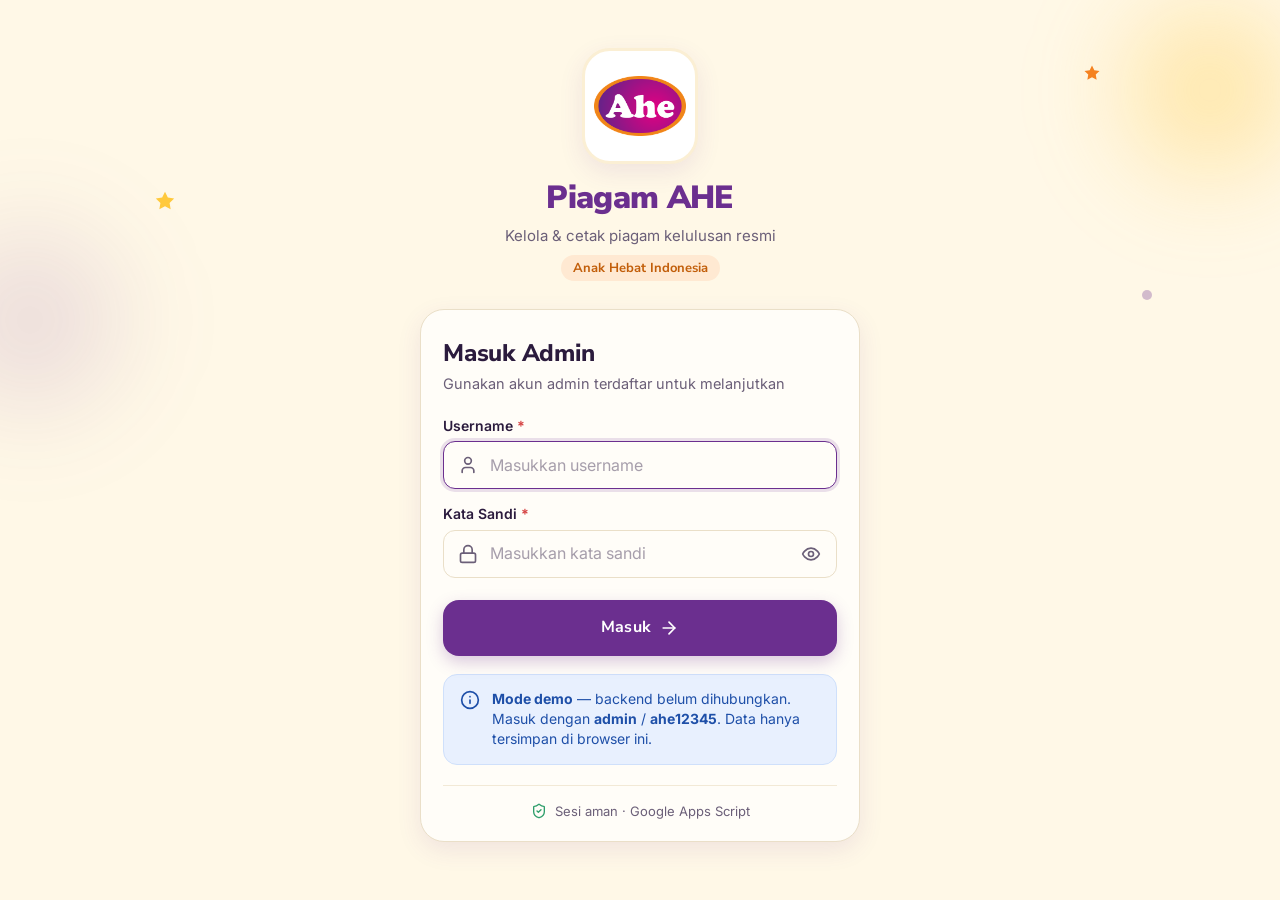
==== index.html @ cee84945 "Upload pertama Piagam AHE" ====
<!doctype html>
<html lang="id">
<head>
  <meta charset="utf-8">
  <meta name="viewport" content="width=device-width, initial-scale=1, viewport-fit=cover">
  <meta name="theme-color" content="#FFF8E7">
  <meta name="robots" content="noindex, nofollow">
  <meta name="description" content="Piagam AHE — kelola dan cetak piagam kelulusan Lembaga Pendidikan Anak Hebat Indonesia.">
  <title>Piagam AHE — Anak Hebat Indonesia</title>
  <link rel="icon" type="image/png" href="assets/favicon.png">
  <link rel="apple-touch-icon" href="assets/icon-192.png">
  <link rel="preconnect" href="https://fonts.googleapis.com">
  <link rel="preconnect" href="https://fonts.gstatic.com" crossorigin>
  <link rel="preconnect" href="https://script.google.com">
  <link rel="preconnect" href="https://script.googleusercontent.com">
  <link rel="dns-prefetch" href="https://cdnjs.cloudflare.com">
  <link rel="stylesheet" href="https://fonts.googleapis.com/css2?family=Inter:wght@400;500;600;700&family=Nunito+Sans:opsz,wght@6..12,600;6..12,700;6..12,800;6..12,900&display=swap">
  <link rel="stylesheet" href="css/style.css">
  <script>
    // Tampilkan kerangka aplikasi seketika jika sesi masih ada (tanpa kedip halaman login).
    try { var s = JSON.parse(localStorage.getItem('piagam_state_v1') || 'null'); if (s && s.token && Date.now() - (s.lastActive || 0) < 3600000) document.documentElement.classList.add('has-session'); } catch (e) {}
  </script>
</head>
<body>
<!-- ============ IKON (SVG sprite) ============ -->
<svg xmlns="http://www.w3.org/2000/svg" style="display:none">
  <defs>
    <symbol id="i-dashboard" viewBox="0 0 24 24"><rect width="7" height="9" x="3" y="3" rx="1"/><rect width="7" height="5" x="14" y="3" rx="1"/><rect width="7" height="9" x="14" y="12" rx="1"/><rect width="7" height="5" x="3" y="16" rx="1"/></symbol>
    <symbol id="i-home" viewBox="0 0 24 24"><path d="m3 9 9-7 9 7v11a2 2 0 0 1-2 2H5a2 2 0 0 1-2-2z"/><polyline points="9 22 9 12 15 12 15 22"/></symbol>
    <symbol id="i-plus" viewBox="0 0 24 24"><path d="M5 12h14"/><path d="M12 5v14"/></symbol>
    <symbol id="i-clock" viewBox="0 0 24 24"><circle cx="12" cy="12" r="10"/><polyline points="12 6 12 12 16 14"/></symbol>
    <symbol id="i-settings" viewBox="0 0 24 24"><path d="M12.22 2h-.44a2 2 0 0 0-2 2v.18a2 2 0 0 1-1 1.73l-.43.25a2 2 0 0 1-2 0l-.15-.08a2 2 0 0 0-2.73.73l-.22.38a2 2 0 0 0 .73 2.73l.15.1a2 2 0 0 1 1 1.72v.51a2 2 0 0 1-1 1.74l-.15.09a2 2 0 0 0-.73 2.73l.22.38a2 2 0 0 0 2.73.73l.15-.08a2 2 0 0 1 2 0l.43.25a2 2 0 0 1 1 1.73V20a2 2 0 0 0 2 2h.44a2 2 0 0 0 2-2v-.18a2 2 0 0 1 1-1.73l.43-.25a2 2 0 0 1 2 0l.15.08a2 2 0 0 0 2.73-.73l.22-.39a2 2 0 0 0-.73-2.73l-.15-.08a2 2 0 0 1-1-1.74v-.5a2 2 0 0 1 1-1.74l.15-.09a2 2 0 0 0 .73-2.73l-.22-.38a2 2 0 0 0-2.73-.73l-.15.08a2 2 0 0 1-2 0l-.43-.25a2 2 0 0 1-1-1.73V4a2 2 0 0 0-2-2z"/><circle cx="12" cy="12" r="3"/></symbol>
    <symbol id="i-book" viewBox="0 0 24 24"><path d="M2 3h6a4 4 0 0 1 4 4v14a3 3 0 0 0-3-3H2z"/><path d="M22 3h-6a4 4 0 0 0-4 4v14a3 3 0 0 1 3-3h7z"/></symbol>
    <symbol id="i-calc" viewBox="0 0 24 24"><rect width="16" height="20" x="4" y="2" rx="2"/><line x1="8" x2="16" y1="6" y2="6"/><line x1="16" x2="16" y1="14" y2="18"/><path d="M16 10h.01"/><path d="M12 10h.01"/><path d="M8 10h.01"/><path d="M12 14h.01"/><path d="M8 14h.01"/><path d="M12 18h.01"/><path d="M8 18h.01"/></symbol>
    <symbol id="i-eye" viewBox="0 0 24 24"><path d="M2 12s3-7 10-7 10 7 10 7-3 7-10 7-10-7-10-7Z"/><circle cx="12" cy="12" r="3"/></symbol>
    <symbol id="i-eye-off" viewBox="0 0 24 24"><path d="M9.88 9.88a3 3 0 1 0 4.24 4.24"/><path d="M10.73 5.08A10.43 10.43 0 0 1 12 5c7 0 10 7 10 7a13.16 13.16 0 0 1-1.67 2.68"/><path d="M6.61 6.61A13.526 13.526 0 0 0 2 12s3 7 10 7a9.74 9.74 0 0 0 5.39-1.61"/><line x1="2" x2="22" y1="2" y2="22"/></symbol>
    <symbol id="i-edit" viewBox="0 0 24 24"><path d="M12 3H5a2 2 0 0 0-2 2v14a2 2 0 0 0 2 2h14a2 2 0 0 0 2-2v-7"/><path d="M18.375 2.625a2.121 2.121 0 1 1 3 3L12 15l-4 1 1-4Z"/></symbol>
    <symbol id="i-download" viewBox="0 0 24 24"><path d="M21 15v4a2 2 0 0 1-2 2H5a2 2 0 0 1-2-2v-4"/><polyline points="7 10 12 15 17 10"/><line x1="12" x2="12" y1="15" y2="3"/></symbol>
    <symbol id="i-upload" viewBox="0 0 24 24"><path d="M21 15v4a2 2 0 0 1-2 2H5a2 2 0 0 1-2-2v-4"/><polyline points="17 8 12 3 7 8"/><line x1="12" x2="12" y1="3" y2="15"/></symbol>
    <symbol id="i-trash" viewBox="0 0 24 24"><path d="M3 6h18"/><path d="M19 6v14c0 1-1 2-2 2H7c-1 0-2-1-2-2V6"/><path d="M8 6V4c0-1 1-2 2-2h4c1 0 2 1 2 2v2"/></symbol>
    <symbol id="i-search" viewBox="0 0 24 24"><circle cx="11" cy="11" r="8"/><path d="m21 21-4.3-4.3"/></symbol>
    <symbol id="i-user" viewBox="0 0 24 24"><path d="M19 21v-2a4 4 0 0 0-4-4H9a4 4 0 0 0-4 4v2"/><circle cx="12" cy="7" r="4"/></symbol>
    <symbol id="i-lock" viewBox="0 0 24 24"><rect width="18" height="11" x="3" y="11" rx="2" ry="2"/><path d="M7 11V7a5 5 0 0 1 10 0v4"/></symbol>
    <symbol id="i-arrow-right" viewBox="0 0 24 24"><path d="M5 12h14"/><path d="m12 5 7 7-7 7"/></symbol>
    <symbol id="i-arrow-left" viewBox="0 0 24 24"><path d="m12 19-7-7 7-7"/><path d="M19 12H5"/></symbol>
    <symbol id="i-check" viewBox="0 0 24 24"><path d="M20 6 9 17l-5-5"/></symbol>
    <symbol id="i-alert" viewBox="0 0 24 24"><path d="m21.73 18-8-14a2 2 0 0 0-3.48 0l-8 14A2 2 0 0 0 4 21h16a2 2 0 0 0 1.73-3Z"/><path d="M12 9v4"/><path d="M12 17h.01"/></symbol>
    <symbol id="i-info" viewBox="0 0 24 24"><circle cx="12" cy="12" r="10"/><path d="M12 16v-4"/><path d="M12 8h.01"/></symbol>
    <symbol id="i-image" viewBox="0 0 24 24"><rect width="18" height="18" x="3" y="3" rx="2" ry="2"/><circle cx="9" cy="9" r="2"/><path d="m21 15-3.086-3.086a2 2 0 0 0-2.828 0L6 21"/></symbol>
    <symbol id="i-file" viewBox="0 0 24 24"><path d="M15 2H6a2 2 0 0 0-2 2v16a2 2 0 0 0 2 2h12a2 2 0 0 0 2-2V7Z"/><path d="M14 2v4a2 2 0 0 0 2 2h4"/><path d="M10 9H8"/><path d="M16 13H8"/><path d="M16 17H8"/></symbol>
    <symbol id="i-maximize" viewBox="0 0 24 24"><path d="M8 3H5a2 2 0 0 0-2 2v3"/><path d="M21 8V5a2 2 0 0 0-2-2h-3"/><path d="M3 16v3a2 2 0 0 0 2 2h3"/><path d="M16 21h3a2 2 0 0 0 2-2v-3"/></symbol>
    <symbol id="i-x" viewBox="0 0 24 24"><path d="M18 6 6 18"/><path d="m6 6 12 12"/></symbol>
    <symbol id="i-calendar" viewBox="0 0 24 24"><rect width="18" height="18" x="3" y="4" rx="2" ry="2"/><line x1="16" x2="16" y1="2" y2="6"/><line x1="8" x2="8" y1="2" y2="6"/><line x1="3" x2="21" y1="10" y2="10"/></symbol>
    <symbol id="i-logout" viewBox="0 0 24 24"><path d="M9 21H5a2 2 0 0 1-2-2V5a2 2 0 0 1 2-2h4"/><polyline points="16 17 21 12 16 7"/><line x1="21" x2="9" y1="12" y2="12"/></symbol>
    <symbol id="i-cloud-check" viewBox="0 0 24 24"><path d="m17 15-5.5 5.5L9 18"/><path d="M5 17.743A7 7 0 1 1 15.71 10h1.79a4.5 4.5 0 0 1 1.5 8.742"/></symbol>
    <symbol id="i-cloud-off" viewBox="0 0 24 24"><path d="m2 2 20 20"/><path d="M5.782 5.782A7 7 0 0 0 9 19h8.5a4.5 4.5 0 0 0 1.307-.193"/><path d="M21.532 16.5A4.5 4.5 0 0 0 17.5 10h-1.79A7.008 7.008 0 0 0 10 5.07"/></symbol>
    <symbol id="i-refresh" viewBox="0 0 24 24"><path d="M3 12a9 9 0 0 1 9-9 9.75 9.75 0 0 1 6.74 2.74L21 8"/><path d="M21 3v5h-5"/><path d="M21 12a9 9 0 0 1-9 9 9.75 9.75 0 0 1-6.74-2.74L3 16"/><path d="M8 16H3v5"/></symbol>
    <symbol id="i-chevron-down" viewBox="0 0 24 24"><path d="m6 9 6 6 6-6"/></symbol>
    <symbol id="i-zoom-in" viewBox="0 0 24 24"><circle cx="11" cy="11" r="8"/><line x1="21" x2="16.65" y1="21" y2="16.65"/><line x1="11" x2="11" y1="8" y2="14"/><line x1="8" x2="14" y1="11" y2="11"/></symbol>
    <symbol id="i-zoom-out" viewBox="0 0 24 24"><circle cx="11" cy="11" r="8"/><line x1="21" x2="16.65" y1="21" y2="16.65"/><line x1="8" x2="14" y1="11" y2="11"/></symbol>
    <symbol id="i-rotate" viewBox="0 0 24 24"><rect width="10" height="16" x="3" y="6" rx="2"/><path d="M14 4a7 7 0 0 1 7 7"/><path d="m18 11 3 0 0-3"/></symbol>
    <symbol id="i-bulb" viewBox="0 0 24 24"><path d="M15 14c.2-1 .7-1.7 1.5-2.5 1-.9 1.5-2.2 1.5-3.5A6 6 0 0 0 6 8c0 1 .2 2.2 1.5 3.5.7.7 1.3 1.5 1.5 2.5"/><path d="M9 18h6"/><path d="M10 22h4"/></symbol>
    <symbol id="i-trend-up" viewBox="0 0 24 24"><polyline points="22 7 13.5 15.5 8.5 10.5 2 17"/><polyline points="16 7 22 7 22 13"/></symbol>
    <symbol id="i-trend-down" viewBox="0 0 24 24"><polyline points="22 17 13.5 8.5 8.5 13.5 2 7"/><polyline points="16 17 22 17 22 11"/></symbol>
    <symbol id="i-shield" viewBox="0 0 24 24"><path d="M20 13c0 5-3.5 7.5-7.66 8.95a1 1 0 0 1-.67-.01C7.5 20.5 4 18 4 13V6a1 1 0 0 1 1-1c2 0 4.5-1.2 6.24-2.72a1.17 1.17 0 0 1 1.52 0C14.51 3.81 17 5 19 5a1 1 0 0 1 1 1z"/><path d="m9 12 2 2 4-4"/></symbol>
    <symbol id="i-folder" viewBox="0 0 24 24"><path d="M20 20a2 2 0 0 0 2-2V8a2 2 0 0 0-2-2h-7.9a2 2 0 0 1-1.69-.9L9.6 3.9A2 2 0 0 0 7.93 3H4a2 2 0 0 0-2 2v13a2 2 0 0 0 2 2Z"/></symbol>
    <symbol id="i-crosshair" viewBox="0 0 24 24"><circle cx="12" cy="12" r="10"/><line x1="22" x2="18" y1="12" y2="12"/><line x1="6" x2="2" y1="12" y2="12"/><line x1="12" x2="12" y1="6" y2="2"/><line x1="12" x2="12" y1="22" y2="18"/></symbol>
    <symbol id="i-star" viewBox="0 0 24 24"><polygon points="12 2 15.09 8.26 22 9.27 17 14.14 18.18 21.02 12 17.77 5.82 21.02 7 14.14 2 9.27 8.91 8.26 12 2"/></symbol>
    <symbol id="i-cap" viewBox="0 0 24 24"><path d="M21.42 10.922a1 1 0 0 0-.019-1.838L12.83 5.18a2 2 0 0 0-1.66 0L2.6 9.08a1 1 0 0 0 0 1.832l8.57 3.908a2 2 0 0 0 1.66 0z"/><path d="M22 10v6"/><path d="M6 12.5V16a6 3 0 0 0 12 0v-3.5"/></symbol>
    <symbol id="i-inbox" viewBox="0 0 24 24"><polyline points="22 12 16 12 14 15 10 15 8 12 2 12"/><path d="M5.45 5.11 2 12v6a2 2 0 0 0 2 2h16a2 2 0 0 0 2-2v-6l-3.45-6.89A2 2 0 0 0 16.76 4H7.24a2 2 0 0 0-1.79 1.11z"/></symbol>
    <symbol id="i-reset" viewBox="0 0 24 24"><path d="M3 12a9 9 0 1 0 9-9 9.75 9.75 0 0 0-6.74 2.74L3 8"/><path d="M3 3v5h5"/></symbol>
    <symbol id="i-pin" viewBox="0 0 24 24"><path d="M20 10c0 4.993-5.539 10.193-7.399 11.799a1 1 0 0 1-1.202 0C9.539 20.193 4 14.993 4 10a8 8 0 0 1 16 0"/><circle cx="12" cy="10" r="3"/></symbol>
  </defs>
</svg>

<!-- =================== HALAMAN LOGIN =================== -->
<section id="view-login" class="view-login" aria-label="Masuk">
  <div class="login-deco" aria-hidden="true">
    <span class="blob blob-y"></span><span class="blob blob-p"></span>
    <svg class="deco-star s1"><use href="#i-star"/></svg>
    <svg class="deco-star s2"><use href="#i-star"/></svg>
    <span class="deco-dot"></span>
  </div>
  <div class="login-wrap">
    <div class="login-hero">
      <div class="app-logo"><img src="assets/logo-ahe.png" alt="Logo Ahe" width="96" height="63"></div>
      <h1 class="login-title">Piagam AHE</h1>
      <p class="login-sub">Kelola &amp; cetak piagam kelulusan resmi</p>
      <span class="pill pill-orange">Anak Hebat Indonesia</span>
    </div>
    <form id="form-login" class="card login-card" novalidate autocomplete="on">
      <h2 class="h-card">Masuk Admin</h2>
      <p class="muted">Gunakan akun admin terdaftar untuk melanjutkan</p>
      <label class="field">
        <span class="label">Username <b class="req">*</b></span>
        <span class="input-wrap has-icon">
          <svg class="ic in-icon"><use href="#i-user"/></svg>
          <input class="input" name="username" id="login-username" autocomplete="username" autocapitalize="none" spellcheck="false" required placeholder="Masukkan username">
        </span>
      </label>
      <label class="field">
        <span class="label">Kata Sandi <b class="req">*</b></span>
        <span class="input-wrap has-icon has-action">
          <svg class="ic in-icon"><use href="#i-lock"/></svg>
          <input class="input" type="password" name="password" id="login-password" autocomplete="current-password" required placeholder="Masukkan kata sandi">
          <button type="button" class="in-action" data-toggle-pass aria-label="Tampilkan kata sandi"><svg class="ic"><use href="#i-eye"/></svg></button>
        </span>
      </label>
      <button class="btn btn-primary btn-lg btn-block" type="submit" id="btn-login">
        <span class="btn-label">Masuk</span><svg class="ic"><use href="#i-arrow-right"/></svg>
      </button>
      <div id="login-error" class="alert alert-error" role="alert" hidden>
        <svg class="ic"><use href="#i-alert"/></svg><span></span>
      </div>
      <div id="login-demo" class="alert alert-info" hidden>
        <svg class="ic"><use href="#i-info"/></svg>
        <span><b>Mode demo</b> — backend belum dihubungkan. Masuk dengan <b>admin</b> / <b>ahe12345</b>. Data hanya tersimpan di browser ini.</span>
      </div>
      <div class="login-foot"><svg class="ic"><use href="#i-shield"/></svg> Sesi aman · Google Apps Script</div>
    </form>
  </div>
</section>

<!-- =================== APLIKASI =================== -->
<div id="view-app" class="app" data-accent="ahe">
  <!-- Sidebar (tablet & desktop) -->
  <aside class="sidebar" aria-label="Navigasi utama">
    <a class="brand" href="#/dashboard">
      <span class="brand-logo"><img src="assets/logo-ahe.png" alt="" width="44" height="29"></span>
      <span><b class="brand-name">Piagam AHE</b><small>Anak Hebat Indonesia</small></span>
    </a>
    <nav class="side-nav">
      <a href="#/dashboard" data-nav="dashboard"><svg class="ic"><use href="#i-dashboard"/></svg>Dashboard</a>
      <a href="#/buat" data-nav="buat"><svg class="ic"><use href="#i-plus"/></svg>Buat Piagam</a>
      <a href="#/riwayat" data-nav="riwayat"><svg class="ic"><use href="#i-clock"/></svg>Riwayat Piagam</a>
      <a href="#/pengaturan" data-nav="pengaturan"><svg class="ic"><use href="#i-settings"/></svg>Pengaturan Sistem</a>
    </nav>
    <div class="side-user">
      <div class="side-user-row">
        <span class="avatar" data-avatar>AD</span>
        <span class="side-user-meta"><b data-username>admin</b><small class="online" data-online>Online</small></span>
      </div>
      <button class="btn btn-danger-ghost btn-block btn-sm" data-logout><svg class="ic"><use href="#i-logout"/></svg>Keluar</button>
    </div>
  </aside>

  <div class="main">
    <header class="topbar">
      <a class="topbar-back" href="#/riwayat" id="topbar-back" hidden><svg class="ic"><use href="#i-arrow-left"/></svg><span>Kembali</span></a>
      <a class="topbar-brand" href="#/dashboard" id="topbar-brand">
        <span class="brand-logo sm"><img src="assets/logo-ahe.png" alt="" width="36" height="24"></span>
        <span><b class="brand-name">Piagam AHE</b><small>Anak Hebat Indonesia</small></span>
      </a>
      <h1 class="topbar-title" id="topbar-title">Dashboard</h1>
      <div class="topbar-right">
        <button class="sync-pill" id="sync-pill" type="button" title="Status sinkronisasi">
          <svg class="ic"><use href="#i-cloud-check"/></svg><span>Tersimpan</span>
        </button>
        <a class="avatar avatar-btn" href="#/pengaturan" data-avatar aria-label="Akun admin">AD</a>
      </div>
    </header>

    <div class="demo-banner" id="demo-banner" hidden>
      <svg class="ic"><use href="#i-info"/></svg>
      <span><b>Mode demo</b> · data hanya di browser ini. Isi <code>GAS_URL</code> di <code>js/config.js</code> untuk menghubungkan Google Sheets.</span>
    </div>

    <main id="pages">
      <!-- ============ DASHBOARD ============ -->
      <section class="page page-dashboard" data-page="dashboard">
        <div class="alert alert-warn" id="warn-default-pass" hidden>
          <svg class="ic"><use href="#i-alert"/></svg>
          <span>Anda masih memakai kata sandi bawaan. <a href="#/pengaturan" class="link">Ganti sekarang</a> agar akun tetap aman.</span>
        </div>
        <div class="dash-grid">
          <div class="dash-main">
            <div class="hero">
              <span class="hero-pill" id="hero-unit">ANAK HEBAT INDONESIA</span>
              <h2 class="hero-title">Halo, <span id="hero-name">Admin</span>! <span class="wave" aria-hidden="true">👋</span></h2>
              <p class="hero-sub">Siap mencetak dan mendata piagam kelulusan siswa hari ini?</p>
              <svg class="hero-star" aria-hidden="true"><use href="#i-star"/></svg>
            </div>
            <div class="quick">
              <a class="btn btn-primary btn-lg" href="#/buat/ahe"><svg class="ic"><use href="#i-plus"/></svg>Buat Piagam Ahe</a>
              <a class="btn btn-orange btn-lg" href="#/buat/ala"><svg class="ic"><use href="#i-plus"/></svg>Buat Piagam Ala</a>
            </div>
            <div class="stats">
              <a class="card stat" href="#/riwayat/ahe">
                <div class="stat-head"><span>Piagam Ahe</span><span class="stat-ic ic-ahe"><svg class="ic"><use href="#i-book"/></svg></span></div>
                <b class="stat-num c-ahe" id="stat-ahe">0</b><small>Les Baca AHE</small>
              </a>
              <a class="card stat" href="#/riwayat/ala">
                <div class="stat-head"><span>Piagam Ala</span><span class="stat-ic ic-ala"><svg class="ic"><use href="#i-calc"/></svg></span></div>
                <b class="stat-num c-ala" id="stat-ala">0</b><small>Hitung "Ala Sekolah"</small>
              </a>
              <div class="card stat stat-wide">
                <div>
                  <span class="stat-label" id="stat-month-label">Piagam Bulan Ini</span>
                  <div class="stat-row"><b class="stat-num c-text" id="stat-month">0</b><small>lembar diterbitkan</small></div>
                </div>
                <span class="trend" id="stat-trend" hidden></span>
              </div>
            </div>
            <div class="card chart-card">
              <div class="chart-head">
                <h3 class="h-card">Piagam per Bulan <small>(12 Bulan)</small></h3>
                <div class="legend"><span><i class="sw sw-ahe"></i>Ahe</span><span><i class="sw sw-ala"></i>Ala</span></div>
              </div>
              <div id="chart" class="chart" role="img" aria-label="Grafik jumlah piagam per bulan"></div>
              <div id="chart-tip" class="chart-tip" hidden></div>
              <table class="sr-only" id="chart-table"></table>
            </div>
          </div>
          <div class="dash-side">
            <div class="section-head">
              <h3 class="h-sec">Piagam Terbaru</h3>
              <a href="#/riwayat" class="link">Lihat Semua <svg class="ic"><use href="#i-arrow-right"/></svg></a>
            </div>
            <div id="recent-list" class="list"></div>
          </div>
        </div>
      </section>

      <!-- ============ BUAT / EDIT PIAGAM ============ -->
      <section class="page page-buat" data-page="buat" data-accent="ahe">
        <div class="seg" id="seg-jenis" role="tablist" aria-label="Jenis piagam">
          <button type="button" class="seg-btn" role="tab" data-jenis="ahe"><svg class="ic"><use href="#i-book"/></svg><span>Piagam Ahe <em>(Baca)</em></span></button>
          <button type="button" class="seg-btn" role="tab" data-jenis="ala"><svg class="ic"><use href="#i-calc"/></svg><span>Piagam Ala <em>(Hitung)</em></span></button>
        </div>

        <div class="buat-grid">
          <form id="form-piagam" class="card form-card" data-jenis="ahe" novalidate autocomplete="off">
            <div class="form-head">
              <div>
                <h2 class="form-title" id="form-title">Formulir Piagam Ahe</h2>
                <p class="muted" id="form-sub">Mencetak piagam kemahiran membaca</p>
              </div>
              <span class="req-note">* wajib diisi</span>
            </div>
            <div class="chip chip-soft" id="draft-note" hidden><svg class="ic"><use href="#i-refresh"/></svg>Draf sebelumnya dipulihkan</div>

            <div class="field" data-field="nomor">
              <div class="label-row"><label class="label" for="f-nomor">Nomor Piagam</label><span class="badge badge-accent">Otomatis Template</span></div>
              <input class="input" id="f-nomor" name="nomor" maxlength="120" placeholder="contoh: 045/AHE-SGT/IX/2026" inputmode="text">
              <small class="hint" id="hint-nomor">Terisi otomatis dari template terakhir, tetap bisa diedit manual.</small>
            </div>

            <div class="field" data-field="nama">
              <label class="label" for="f-nama">Nama Lengkap Santri / Siswa <b class="req">*</b></label>
              <input class="input input-strong" id="f-nama" name="nama" maxlength="150" placeholder="Nama sesuai data siswa" autocapitalize="words" required>
              <small class="field-error"></small>
            </div>

            <div class="field" data-field="ttl" data-show="ahe">
              <label class="label" for="f-ttl">Tempat, Tanggal Lahir <b class="req">*</b></label>
              <input class="input" id="f-ttl" name="ttl" maxlength="150" placeholder="contoh: Sangatta, 12 Mei 2018" autocapitalize="words">
              <small class="field-error"></small>
            </div>

            <div class="field" data-field="kelompok" data-show="ala">
              <span class="label" id="lbl-kelompok">Kelompok / Tingkat Kemahiran <b class="req">*</b></span>
              <div class="dropdown" id="dd-kelompok">
                <button type="button" class="input dd-toggle" aria-haspopup="listbox" aria-expanded="false" aria-labelledby="lbl-kelompok">
                  <i class="dd-dot"></i><span class="dd-value">Pilih kelompok…</span><svg class="ic dd-chev"><use href="#i-chevron-down"/></svg>
                </button>
                <ul class="dd-menu" role="listbox" hidden>
                  <li role="option" tabindex="-1" data-value="Pertambahan &amp; Pengurangan"><span class="dd-check"><svg class="ic"><use href="#i-check"/></svg></span><span class="dd-label">Pertambahan &amp; Pengurangan<small class="dd-tag">Tingkat Dasar</small></span></li>
                  <li role="option" tabindex="-1" data-value="Perkalian &amp; Pembagian"><span class="dd-check"><svg class="ic"><use href="#i-check"/></svg></span><span class="dd-label">Perkalian &amp; Pembagian<small class="dd-tag">Tingkat Lanjutan</small></span></li>
                </ul>
              </div>
              <input type="hidden" name="kelompok" id="f-kelompok">
              <small class="field-error"></small>
            </div>

            <div class="field-row">
              <div class="field" data-field="unit" data-show="ahe">
                <label class="label" for="f-unit">Nama Unit Pembelajaran</label>
                <input class="input" id="f-unit" name="unit" maxlength="150" placeholder="contoh: Unit Sangatta Utara" autocapitalize="words" list="dl-unit">
              </div>
              <div class="field" data-field="desa" data-show="ala">
                <label class="label" for="f-desa">Desa / Kelurahan</label>
                <input class="input" id="f-desa" name="desa" maxlength="150" placeholder="contoh: Teluk Lingga" autocapitalize="words" list="dl-desa">
              </div>
              <div class="field" data-field="tglLulus">
                <label class="label" for="f-tgl">Tanggal Kelulusan</label>
                <span class="input-wrap date-wrap">
                  <input class="input" type="date" id="f-tgl" name="tglLulus">
                  <svg class="ic date-ic"><use href="#i-calendar"/></svg>
                </span>
              </div>
            </div>

            <div class="field" data-field="kepala">
              <div class="label-row"><label class="label" for="f-kepala">Nama Kepala Unit</label><span class="badge badge-accent">Otomatis Template</span></div>
              <input class="input" id="f-kepala" name="kepala" maxlength="150" placeholder="contoh: Hj. Sri Wahyuni, S.Pd." list="dl-kepala">
            </div>

            <datalist id="dl-unit"></datalist><datalist id="dl-desa"></datalist><datalist id="dl-kepala"></datalist>

            <div class="form-actions" id="form-actions">
              <button type="button" class="btn btn-ghost" id="btn-reset"><svg class="ic"><use href="#i-reset"/></svg><span>Reset</span></button>
              <button type="button" class="btn btn-outline desk-only" id="btn-save-pdf"><svg class="ic"><use href="#i-download"/></svg><span>Simpan &amp; Unduh PDF</span></button>
              <button type="submit" class="btn btn-accent btn-grow" id="btn-save"><svg class="ic"><use href="#i-eye"/></svg><span id="btn-save-label">Pratinjau &amp; Simpan</span></button>
            </div>
          </form>

          <aside class="card preview-card live-preview" aria-label="Pratinjau langsung">
            <div class="pc-head">
              <span class="live-dot"></span>
              <b>Pratinjau Langsung</b>
              <small class="muted" id="live-note">Rasio cetak lanskap A4</small>
              <button type="button" class="icon-btn" id="btn-live-full" aria-label="Layar penuh"><svg class="ic"><use href="#i-maximize"/></svg></button>
            </div>
            <div class="canvas-wrap"><canvas id="live-canvas" width="1491" height="1054"></canvas></div>
            <div class="pc-foot">
              <span class="tpl-status" id="live-tpl"></span>
              <span class="muted" id="live-res"></span>
            </div>
          </aside>
        </div>
      </section>

      <!-- ============ HASIL PIAGAM ============ -->
      <section class="page page-hasil" data-page="hasil" data-accent="ahe">
        <div class="hasil-grid">
          <div class="hasil-left">
            <div class="alert alert-success" id="hasil-banner" hidden>
              <span class="ok-dot"><svg class="ic"><use href="#i-check"/></svg></span>
              <span><b>Piagam berhasil disimpan ke riwayat!</b><small id="hasil-sync">Menyinkronkan ke Google Sheets…</small></span>
            </div>
            <div class="card preview-card">
              <div class="pc-head">
                <span class="eyebrow" id="hasil-eyebrow">PRATINJAU ASLI AHE</span>
                <button type="button" class="chip-btn" id="btn-fullscreen"><svg class="ic"><use href="#i-maximize"/></svg>Layar Penuh</button>
              </div>
              <div class="canvas-wrap" id="hasil-wrap"><canvas id="hasil-canvas" width="1491" height="1054"></canvas></div>
            </div>
            <p class="rotate-hint"><svg class="ic"><use href="#i-rotate"/></svg> Putar HP ke mode lanskap untuk pratinjau lebih besar</p>
          </div>
          <div class="hasil-right">
            <div class="card detail-card" id="hasil-detail"></div>
            <div class="hasil-actions">
              <button type="button" class="btn btn-accent btn-lg btn-block" id="btn-pdf"><svg class="ic"><use href="#i-download"/></svg><span>Unduh PDF (Kualitas Cetak A4)</span></button>
              <button type="button" class="btn btn-ghost btn-lg btn-block btn-accent-text" id="btn-jpg"><svg class="ic"><use href="#i-image"/></svg><span>Unduh Gambar JPG</span></button>
              <div class="link-row">
                <a class="btn-link" id="btn-edit" href="#"><svg class="ic"><use href="#i-edit"/></svg>Edit Data Piagam Ini</a>
                <a class="btn-link" id="btn-new" href="#/buat/ahe"><svg class="ic"><use href="#i-plus"/></svg>Buat Piagam Baru</a>
              </div>
            </div>
            <div class="tip" id="tip-ios" hidden>
              <svg class="ic"><use href="#i-bulb"/></svg>
              <span><b>Petunjuk iPhone / Safari:</b> Setelah file terbuka, tekan tombol <b>Bagikan (Share)</b> → pilih <b>Simpan ke Berkas / Simpan Gambar</b>.</span>
            </div>
          </div>
        </div>
      </section>

      <!-- ============ RIWAYAT ============ -->
      <section class="page page-riwayat" data-page="riwayat">
        <div class="riwayat-tools">
          <label class="search">
            <svg class="ic"><use href="#i-search"/></svg>
            <input type="search" id="search" placeholder="Cari nama, nomor, atau unit…" autocomplete="off" enterkeyhint="search">
            <button type="button" class="in-action" id="search-clear" aria-label="Hapus pencarian" hidden><svg class="ic"><use href="#i-x"/></svg></button>
          </label>
          <div class="seg seg-tabs" id="seg-riwayat" role="tablist">
            <button type="button" class="seg-btn" data-tab="ahe" role="tab">Piagam Ahe <span class="count" id="count-ahe">0</span></button>
            <button type="button" class="seg-btn" data-tab="ala" role="tab">Piagam Ala <span class="count" id="count-ala">0</span></button>
          </div>
        </div>
        <p class="result-note muted" id="result-note" hidden></p>
        <div id="riwayat-list" class="list"></div>
        <button type="button" class="btn btn-ghost btn-block" id="btn-more" hidden>Tampilkan lebih banyak</button>
      </section>

      <!-- ============ PENGATURAN ============ -->
      <section class="page page-pengaturan" data-page="pengaturan">
        <div class="settings-grid">
          <form class="card set-card" id="form-akun" novalidate autocomplete="off">
            <div class="set-head"><span class="set-ic ic-ahe"><svg class="ic"><use href="#i-user"/></svg></span><div><h3 class="h-card">Akun Admin</h3><small class="muted">Ganti username &amp; kata sandi</small></div></div>
            <label class="field"><span class="label">Username Admin</span><input class="input" name="newUsername" id="akun-username" autocomplete="username" autocapitalize="none" spellcheck="false" maxlength="40"></label>
            <label class="field"><span class="label">Kata Sandi Lama <b class="req">*</b></span>
              <span class="input-wrap has-action"><input class="input" type="password" name="oldPassword" autocomplete="current-password" placeholder="Wajib untuk menyimpan perubahan"><button type="button" class="in-action" data-toggle-pass aria-label="Tampilkan"><svg class="ic"><use href="#i-eye"/></svg></button></span></label>
            <label class="field"><span class="label-row"><span class="label">Kata Sandi Baru</span><small class="muted">Min. 8 karakter</small></span>
              <span class="input-wrap has-action"><input class="input" type="password" name="newPassword" autocomplete="new-password" placeholder="Kosongkan jika tidak diganti"><button type="button" class="in-action" data-toggle-pass aria-label="Tampilkan"><svg class="ic"><use href="#i-eye"/></svg></button></span></label>
            <label class="field"><span class="label">Ulangi Kata Sandi Baru</span>
              <input class="input" type="password" name="newPassword2" autocomplete="new-password" placeholder="Ketik ulang sandi baru"></label>
            <div class="alert alert-error" id="akun-error" hidden><svg class="ic"><use href="#i-alert"/></svg><span></span></div>
            <button type="submit" class="btn btn-primary btn-block" id="btn-akun"><span class="btn-label">Simpan Perubahan Akun</span></button>
          </form>

          <div class="card set-card">
            <div class="set-head"><span class="set-ic ic-ala"><svg class="ic"><use href="#i-edit"/></svg></span><div><h3 class="h-card">Template Isian Otomatis</h3><small class="muted">Nilai bawaan saat membuka formulir baru</small></div></div>
            <div class="tpl-box" data-tpl="ahe">
              <div class="tpl-box-head"><b class="c-ahe">1. Nilai Bawaan Piagam Ahe</b><span class="badge badge-ahe">AHE</span></div>
              <label class="field"><span class="label sm">Nomor Template (piagam berikutnya)</span><input class="input input-sm" name="nomor" maxlength="120"></label>
              <label class="field"><span class="label sm">Nama Kepala Unit</span><input class="input input-sm" name="kepala" maxlength="150"></label>
              <div class="tpl-actions"><button type="button" class="btn-text" data-tpl-clear>Kosongkan</button><button type="button" class="btn btn-primary btn-sm" data-tpl-save>Simpan</button></div>
            </div>
            <div class="tpl-box" data-tpl="ala">
              <div class="tpl-box-head"><b class="c-ala">2. Nilai Bawaan Piagam Ala</b><span class="badge badge-ala">ALA</span></div>
              <label class="field"><span class="label sm">Nomor Template (piagam berikutnya)</span><input class="input input-sm" name="nomor" maxlength="120"></label>
              <label class="field"><span class="label sm">Nama Kepala Unit</span><input class="input input-sm" name="kepala" maxlength="150"></label>
              <div class="tpl-actions"><button type="button" class="btn-text" data-tpl-clear>Kosongkan</button><button type="button" class="btn btn-orange btn-sm" data-tpl-save>Simpan</button></div>
            </div>
            <label class="switch-row">
              <span><b>Naikkan nomor urut otomatis</b><small class="muted">Setelah piagam disimpan, 045/… menjadi 046/… untuk piagam berikutnya.</small></span>
              <input type="checkbox" class="switch" id="sw-auto-nomor">
            </label>
          </div>

          <div class="card set-card">
            <div class="set-head"><span class="set-ic ic-yellow"><svg class="ic"><use href="#i-folder"/></svg></span><div><h3 class="h-card">File Template Piagam</h3><small class="muted">Gambar dari folder Drive "Piagam AHE/Template"</small></div><span class="pill" id="tpl-drive-status"></span></div>
            <div class="file-row" data-file="ahe">
              <span class="file-thumb thumb-ahe">AHE</span>
              <span class="file-meta"><b data-fname>—</b><small class="muted" data-fdesc>—</small></span>
              <button type="button" class="btn-text c-ahe" data-upload="ahe">Ganti</button>
            </div>
            <div class="file-row" data-file="ala">
              <span class="file-thumb thumb-ala">ALA</span>
              <span class="file-meta"><b data-fname>—</b><small class="muted" data-fdesc>—</small></span>
              <button type="button" class="btn-text c-ala" data-upload="ala">Ganti</button>
            </div>
            <small class="muted note">Format JPG/PNG, lanskap, ± 1500 px (maks. 8 MB). File lama tidak dihapus — hanya diberi nama "_lama".</small>
          </div>

          <div class="card set-card card-kalibrasi">
            <div class="set-head"><span class="set-ic ic-ahe"><svg class="ic"><use href="#i-crosshair"/></svg></span><div><h3 class="h-card">Kalibrasi Posisi Teks</h3><small class="muted">Geser posisi isian agar pas dengan garis pada template</small></div></div>
            <div class="seg seg-sm" id="seg-kal">
              <button type="button" class="seg-btn" data-jenis="ahe">Piagam Ahe</button>
              <button type="button" class="seg-btn" data-jenis="ala">Piagam Ala</button>
            </div>
            <div class="canvas-wrap kal-canvas"><canvas id="kal-canvas" width="1491" height="1054"></canvas></div>
            <label class="check-row"><input type="checkbox" id="kal-markers" checked> Tampilkan titik acuan &amp; batas lebar</label>
            <div id="kal-fields" class="kal-fields"></div>
            <div class="kal-actions">
              <button type="button" class="btn btn-ghost btn-sm" id="kal-reset"><svg class="ic"><use href="#i-reset"/></svg>Kembalikan Bawaan</button>
              <button type="button" class="btn btn-primary btn-sm" id="kal-save"><svg class="ic"><use href="#i-check"/></svg>Simpan Posisi</button>
            </div>
          </div>

          <div class="set-foot">
            <button type="button" class="btn btn-danger-ghost btn-block" data-logout><svg class="ic"><use href="#i-logout"/></svg>Keluar dari Sesi Admin</button>
            <p class="muted app-ver" id="app-ver"></p>
          </div>
        </div>
      </section>
    </main>
  </div>

  <!-- Navigasi bawah (HP) -->
  <nav class="bottom-nav" aria-label="Navigasi">
    <a href="#/dashboard" data-nav="dashboard"><svg class="ic"><use href="#i-dashboard"/></svg><span>Dashboard</span></a>
    <a href="#/buat" data-nav="buat"><svg class="ic"><use href="#i-plus"/></svg><span>Buat</span></a>
    <a href="#/riwayat" data-nav="riwayat"><svg class="ic"><use href="#i-clock"/></svg><span>Riwayat</span></a>
    <a href="#/pengaturan" data-nav="pengaturan"><svg class="ic"><use href="#i-settings"/></svg><span>Pengaturan</span></a>
  </nav>
</div>

<!-- Pratinjau layar penuh -->
<div class="viewer" id="viewer" hidden role="dialog" aria-modal="true" aria-label="Pratinjau layar penuh">
  <div class="viewer-bar">
    <b id="viewer-title">Pratinjau</b>
    <span class="viewer-tools">
      <button type="button" class="icon-btn dark" data-zoom="-1" aria-label="Perkecil"><svg class="ic"><use href="#i-zoom-out"/></svg></button>
      <button type="button" class="icon-btn dark" data-zoom="0" aria-label="Ukuran awal"><svg class="ic"><use href="#i-reset"/></svg></button>
      <button type="button" class="icon-btn dark" data-zoom="1" aria-label="Perbesar"><svg class="ic"><use href="#i-zoom-in"/></svg></button>
      <button type="button" class="icon-btn dark" id="viewer-close" aria-label="Tutup"><svg class="ic"><use href="#i-x"/></svg></button>
    </span>
  </div>
  <div class="viewer-stage" id="viewer-stage"><canvas id="viewer-canvas"></canvas></div>
  <p class="viewer-hint">Cubit untuk memperbesar · ketuk dua kali untuk zoom · seret untuk menggeser</p>
</div>

<div id="overlay-root"></div>
<div id="toast-root" class="toast-root" aria-live="polite"></div>
<input type="file" id="file-template" accept="image/jpeg,image/png" hidden>

<script src="js/config.js"></script>
<script src="js/core.js"></script>
<script src="js/api.js"></script>
<script src="js/certificate.js"></script>
<script src="js/app.js"></script>
</body>
</html>
---- css/style.css ----
/* =====================================================================
   PIAGAM AHE — Stylesheet
   Design system: Warm Cream + AHE Purple + ALA Orange (DESIGN.md)
   Mobile-first · sidebar ≥ 768px · pratinjau berdampingan ≥ 1100px
   ===================================================================== */
:root {
  --bg: #FFF8E7;
  --surface: #FFFDF8;
  --surface-2: #FBF3E2;
  --line: #EADFC8;
  --line-soft: #F2E9D6;
  --text: #2B1B3D;
  --muted: #6B5F78;
  --purple: #6B2F8F;
  --purple-d: #4E1F6B;
  --purple-50: #F1E4F8;
  --orange: #F58220;
  --orange-d: #C25E0A;
  --orange-50: #FFE9D2;
  --yellow: #FFC93C;
  --yellow-50: #FFF3CF;
  --success: #2E9E6B;
  --success-50: #E3F6EC;
  --error: #D64545;
  --error-50: #FDE7E7;
  --warn: #E8A317;
  --warn-50: #FFF4DA;
  --info: #3B82F6;
  --info-50: #E8F0FE;

  --accent: var(--purple);
  --accent-d: var(--purple-d);
  --accent-50: var(--purple-50);
  --accent-text: var(--purple);

  --sh1: 0 4px 16px rgba(107, 47, 143, .06);
  --sh2: 0 8px 24px rgba(107, 47, 143, .10);
  --sh3: 0 16px 36px rgba(78, 31, 107, .14);
  --r-card: 16px;
  --r-input: 12px;
  --font-head: 'Nunito Sans', system-ui, -apple-system, 'Segoe UI', sans-serif;
  --font-body: 'Inter', system-ui, -apple-system, 'Segoe UI', sans-serif;
  --nav-h: 64px;
  --safe-b: env(safe-area-inset-bottom, 0px);
  --side-w: 248px;
}
[data-accent="ala"] {
  --accent: var(--orange);
  --accent-d: var(--orange-d);
  --accent-50: var(--orange-50);
  --accent-text: var(--orange-d);
}

*, *::before, *::after { box-sizing: border-box; }
html { -webkit-text-size-adjust: 100%; text-size-adjust: 100%; }
body {
  margin: 0; min-height: 100vh; min-height: 100dvh;
  background: var(--bg); color: var(--text);
  font: 400 15px/1.5 var(--font-body);
  -webkit-font-smoothing: antialiased; -webkit-tap-highlight-color: transparent;
  overflow-x: hidden;
}
img, svg, canvas { display: block; max-width: 100%; }
a { color: inherit; text-decoration: none; }
button, input, select, textarea { font: inherit; color: inherit; }
button { cursor: pointer; background: none; border: 0; padding: 0; }
h1, h2, h3, h4 { margin: 0; font-family: var(--font-head); letter-spacing: -.01em; }
p { margin: 0; }
[hidden] { display: none !important; }
.sr-only { position: absolute !important; width: 1px; height: 1px; overflow: hidden; clip: rect(0 0 0 0); white-space: nowrap; }
.ic { width: 20px; height: 20px; flex: none; fill: none; stroke: currentColor; stroke-width: 2; stroke-linecap: round; stroke-linejoin: round; }
.muted { color: var(--muted); }
.c-ahe { color: var(--purple) !important; }
.c-ala { color: var(--orange-d) !important; }
.c-text { color: var(--text) !important; }
code { font-size: .9em; background: rgba(107, 47, 143, .08); padding: 1px 5px; border-radius: 6px; }
:focus-visible { outline: 3px solid rgba(107, 47, 143, .35); outline-offset: 2px; }

/* ---------------- Tombol ---------------- */
.btn {
  display: inline-flex; align-items: center; justify-content: center; gap: 8px;
  min-height: 48px; padding: 0 18px; border-radius: 14px;
  font: 700 15px/1.2 var(--font-head); letter-spacing: .005em;
  border: 1.5px solid transparent; transition: background .15s, box-shadow .15s, transform .08s, color .15s;
  user-select: none; white-space: nowrap; touch-action: manipulation;
}
.btn:active { transform: scale(.98); }
.btn[disabled] { opacity: .6; pointer-events: none; }
.btn-lg { min-height: 56px; font-size: 16px; border-radius: 16px; }
.btn-sm { min-height: 40px; padding: 0 14px; font-size: 14px; border-radius: 12px; }
.btn-block { width: 100%; }
.btn-primary { background: var(--purple); color: #fff; box-shadow: 0 6px 16px rgba(107, 47, 143, .25); }
.btn-primary:hover { background: var(--purple-d); }
.btn-orange { background: var(--orange); color: #fff; box-shadow: 0 6px 16px rgba(245, 130, 32, .28); }
.btn-orange:hover { background: #E07212; }
.btn-accent { background: var(--accent); color: #fff; box-shadow: 0 6px 16px color-mix(in srgb, var(--accent) 28%, transparent); }
.btn-accent:hover { background: var(--accent-d); }
.btn-ghost { background: var(--surface); border-color: var(--line); color: var(--text); }
.btn-ghost:hover { background: var(--accent-50); }
.btn-accent-text { color: var(--accent-text); }
.btn-outline { background: var(--surface); border-color: var(--accent); color: var(--accent-text); }
.btn-outline:hover { background: var(--accent-50); }
.btn-danger { background: var(--error); color: #fff; box-shadow: 0 6px 16px rgba(214, 69, 69, .25); }
.btn-danger-ghost { background: var(--surface); border-color: #F4C9C9; color: var(--error); }
.btn-danger-ghost:hover { background: var(--error-50); }
.btn-text { font: 700 14px var(--font-head); color: var(--muted); padding: 8px 6px; min-height: 40px; }
.btn-text:hover { color: var(--text); }
.btn-link { display: inline-flex; align-items: center; gap: 6px; font: 700 15px var(--font-head); color: var(--muted); padding: 10px 4px; min-height: 44px; }
.btn-link:hover { color: var(--accent-text); }
.btn-link .ic { width: 18px; height: 18px; }
.link { color: var(--purple); font-weight: 700; display: inline-flex; align-items: center; gap: 4px; }
.link .ic { width: 16px; height: 16px; }
.icon-btn { width: 40px; height: 40px; display: inline-grid; place-items: center; border-radius: 12px; border: 1.5px solid var(--line); background: var(--surface); color: var(--text); }
.icon-btn:hover { background: var(--accent-50); }
.icon-btn.dark { background: rgba(255, 255, 255, .1); border-color: rgba(255, 255, 255, .15); color: #fff; }
.chip-btn { display: inline-flex; align-items: center; gap: 6px; padding: 6px 12px; min-height: 34px; border-radius: 10px; background: var(--accent-50); color: var(--accent-text); font: 700 13px var(--font-head); }
.chip-btn .ic { width: 16px; height: 16px; }
.btn.is-busy { position: relative; color: transparent !important; }
.btn.is-busy > * { opacity: 0; }
.btn.is-busy::after { content: ""; position: absolute; width: 20px; height: 20px; border-radius: 50%; border: 2.5px solid rgba(255, 255, 255, .45); border-top-color: #fff; animation: spin .7s linear infinite; }
.btn-ghost.is-busy::after, .btn-outline.is-busy::after { border-color: rgba(107, 47, 143, .25); border-top-color: var(--accent); }
@keyframes spin { to { transform: rotate(360deg); } }

/* ---------------- Kartu, pill, badge ---------------- */
.card { background: var(--surface); border: 1px solid var(--line); border-radius: var(--r-card); box-shadow: var(--sh1); }
.h-card { font: 800 17px/1.3 var(--font-head); }
.h-card small { font-weight: 700; color: var(--muted); font-size: 14px; }
.h-sec { font: 800 16px var(--font-head); }
.pill { display: inline-flex; align-items: center; gap: 6px; padding: 4px 12px; border-radius: 999px; font: 700 13px var(--font-head); white-space: nowrap; }
.pill-orange { background: var(--orange-50); color: var(--orange-d); }
.pill-ok { background: var(--success-50); color: var(--success); }
.pill-warn { background: var(--warn-50); color: #9A6B00; }
.pill .dot { width: 8px; height: 8px; border-radius: 50%; background: currentColor; }
.badge { display: inline-flex; align-items: center; height: 24px; padding: 0 10px; border-radius: 999px; font: 600 12px/1 var(--font-body); white-space: nowrap; }
.badge-ahe { background: var(--purple-50); color: var(--purple); border: 1px solid rgba(107, 47, 143, .15); }
.badge-ala { background: var(--orange-50); color: var(--orange-d); border: 1px solid rgba(245, 130, 32, .2); }
.badge-accent { background: var(--accent-50); color: var(--accent-text); }
.chip { display: inline-flex; align-items: center; gap: 6px; padding: 6px 12px; border-radius: 999px; font: 600 13px var(--font-body); }
.chip .ic { width: 15px; height: 15px; }
.chip-soft { background: var(--yellow-50); color: #7A5600; }

/* ---------------- Form ---------------- */
.field { display: flex; flex-direction: column; gap: 6px; margin-bottom: 16px; min-width: 0; }
.label { font: 600 14px/1.3 var(--font-body); color: var(--text); }
.label.sm { font-size: 13px; color: var(--muted); }
.label-row { display: flex; align-items: center; justify-content: space-between; gap: 8px; }
.req { color: var(--error); font-weight: 700; }
.input {
  width: 100%; min-height: 48px; padding: 11px 16px;
  background: var(--surface); border: 1.5px solid var(--line); border-radius: var(--r-input);
  font: 400 16px/1.4 var(--font-body); color: var(--text);
  transition: border-color .15s, box-shadow .15s; appearance: none; -webkit-appearance: none;
}
.input::placeholder { color: rgba(107, 95, 120, .6); }
.input:focus { outline: none; border-color: var(--accent); box-shadow: 0 0 0 3px color-mix(in srgb, var(--accent) 14%, transparent); }
.input-strong { font-weight: 600; font-size: 17px; }
.input-sm { min-height: 44px; font-size: 16px; padding: 9px 14px; }
.input[type="date"] { min-height: 48px; }
.input[list]::-webkit-calendar-picker-indicator { display: none !important; }
.input[type="date"]::-webkit-date-and-time-value { text-align: left; }
.input[type="date"]::-webkit-calendar-picker-indicator { opacity: 0; position: absolute; inset: 0; width: 100%; height: 100%; cursor: pointer; }
.input-wrap { position: relative; display: block; }
.input-wrap.has-icon .input { padding-left: 46px; }
.input-wrap.has-action .input { padding-right: 50px; }
.in-icon { position: absolute; left: 15px; top: 50%; transform: translateY(-50%); color: var(--muted); pointer-events: none; }
.in-action { position: absolute; right: 4px; top: 50%; transform: translateY(-50%); width: 44px; height: 44px; display: grid; place-items: center; color: var(--muted); border-radius: 10px; }
.in-action:hover { color: var(--text); }
.date-wrap .date-ic { position: absolute; right: 14px; top: 50%; transform: translateY(-50%); color: var(--accent); pointer-events: none; }
.hint { font-size: 12.5px; color: var(--muted); }
.field-error { display: none; font-size: 13px; color: var(--error); font-weight: 600; }
.field.invalid .input, .field.invalid .dd-toggle { border-color: var(--error); box-shadow: 0 0 0 3px rgba(214, 69, 69, .12); }
.field.invalid .field-error { display: block; }
.field.invalid { animation: shake .3s; }
@keyframes shake { 25% { transform: translateX(-4px); } 75% { transform: translateX(4px); } }
.field-row { display: grid; grid-template-columns: 1fr; gap: 0 16px; }

/* Dropdown kustom */
.dropdown { position: relative; }
.dd-toggle { display: flex; align-items: center; gap: 12px; text-align: left; cursor: pointer; }
.dd-dot { width: 10px; height: 10px; border-radius: 50%; background: var(--line); flex: none; }
.dropdown.has-value .dd-dot { background: var(--accent); }
.dd-value { flex: 1; min-width: 0; overflow: hidden; text-overflow: ellipsis; white-space: nowrap; color: rgba(107, 95, 120, .7); }
.dropdown.has-value .dd-value { color: var(--text); font-weight: 600; }
.dd-chev { color: var(--accent); transition: transform .15s; }
.dropdown.open .dd-toggle { border-color: var(--accent); border-bottom-left-radius: 0; border-bottom-right-radius: 0; }
.dropdown.open .dd-chev { transform: rotate(180deg); }
.dd-menu { list-style: none; margin: 0; padding: 0; position: absolute; left: 0; right: 0; top: 100%; z-index: 20; background: var(--surface); border: 1.5px solid var(--accent); border-top: 1px solid var(--line); border-radius: 0 0 var(--r-input) var(--r-input); box-shadow: var(--sh2); overflow: hidden; }
.dd-menu li { display: flex; align-items: center; gap: 12px; padding: 14px 16px; min-height: 52px; cursor: pointer; font-size: 15px; }
.dd-menu li + li { border-top: 1px solid var(--line-soft); }
.dd-menu li:hover, .dd-menu li:focus { background: var(--surface-2); outline: none; }
.dd-menu li[aria-selected="true"] { background: var(--accent-50); font-weight: 700; }
.dd-check { width: 22px; height: 22px; border-radius: 50%; display: grid; place-items: center; flex: none; }
.dd-check .ic { width: 14px; height: 14px; stroke-width: 3; opacity: 0; color: #fff; }
li[aria-selected="true"] .dd-check { background: var(--accent); }
li[aria-selected="true"] .dd-check .ic { opacity: 1; }
.dd-label { flex: 1; min-width: 0; }
.dd-tag { display: block; font-size: 12.5px; font-weight: 500; color: var(--muted); margin-top: 1px; }
li[aria-selected="true"] .dd-tag { color: var(--accent-text); font-weight: 700; }

/* Switch & checkbox */
.switch-row { display: flex; align-items: center; justify-content: space-between; gap: 16px; padding: 14px 0 2px; border-top: 1px solid var(--line-soft); margin-top: 4px; cursor: pointer; }
.switch-row span { display: flex; flex-direction: column; gap: 2px; font-size: 14px; }
.switch-row small { font-size: 12.5px; }
.switch { appearance: none; -webkit-appearance: none; width: 48px; height: 28px; border-radius: 999px; background: var(--line); position: relative; flex: none; cursor: pointer; transition: background .15s; }
.switch::after { content: ""; position: absolute; top: 3px; left: 3px; width: 22px; height: 22px; border-radius: 50%; background: #fff; box-shadow: 0 1px 3px rgba(0, 0, 0, .2); transition: transform .15s; }
.switch:checked { background: var(--purple); }
.switch:checked::after { transform: translateX(20px); }
.check-row { display: flex; align-items: center; gap: 10px; font-size: 14px; margin: 10px 0 4px; cursor: pointer; min-height: 40px; }
.check-row input { width: 20px; height: 20px; accent-color: var(--purple); }

/* ---------------- Alert, tip, toast ---------------- */
.alert { display: flex; gap: 12px; align-items: flex-start; padding: 14px 16px; border-radius: 14px; font-size: 14px; line-height: 1.45; border: 1px solid transparent; }
.alert > .ic { margin-top: 1px; }
.alert-error { background: var(--error-50); color: #B02E2E; border-color: #F4C9C9; font-weight: 600; }
.alert-info { background: var(--info-50); color: #1E4FA8; border-color: #CFE0FB; }
.alert-warn { background: var(--warn-50); color: #7A5600; border-color: #F5DFA6; margin-bottom: 16px; }
.alert-success { background: var(--success-50); color: #1D6B48; border-color: #BFE6D2; align-items: center; }
.alert-success b { display: block; font: 800 15px var(--font-head); }
.alert-success small { display: block; font-size: 12.5px; opacity: .85; }
.ok-dot { width: 36px; height: 36px; border-radius: 50%; background: var(--success); color: #fff; display: grid; place-items: center; flex: none; }
.ok-dot .ic { stroke-width: 3; }
.tip { display: flex; gap: 12px; padding: 16px; border-radius: 16px; background: #FFFBEA; border: 1px solid #F7E3A1; color: #6B5200; font-size: 14px; line-height: 1.55; }
.tip > .ic { color: var(--warn); margin-top: 2px; }
.toast-root { position: fixed; left: 0; right: 0; bottom: calc(var(--nav-h) + var(--safe-b) + 84px); z-index: 90; display: flex; flex-direction: column; align-items: center; gap: 8px; pointer-events: none; padding: 0 16px; }
.toast { display: flex; align-items: center; gap: 10px; max-width: 480px; padding: 12px 16px; border-radius: 14px; background: #2B1B3D; color: #fff; font: 600 14px/1.35 var(--font-body); box-shadow: var(--sh3); opacity: 0; transform: translateY(10px) scale(.98); transition: opacity .2s, transform .2s; pointer-events: auto; }
.toast.show { opacity: 1; transform: none; }
.toast .ic { width: 18px; height: 18px; }
.toast-success .ic { color: #7BE0AE; }
.toast-error { background: #8E2323; }
.toast-info .ic { color: #FFD66B; }

/* =====================================================================
   LOGIN
   ===================================================================== */
.view-login { min-height: 100vh; min-height: 100dvh; position: relative; overflow: hidden; display: flex; justify-content: center; padding: 48px 16px 32px; }
html.has-session .view-login { display: none; }
body.is-app .view-login { display: none; }
.login-deco { position: absolute; inset: 0; pointer-events: none; }
.blob { position: absolute; border-radius: 50%; filter: blur(40px); }
.blob-y { width: 260px; height: 260px; right: -60px; top: -40px; background: radial-gradient(circle, rgba(255, 201, 60, .45), rgba(255, 201, 60, 0) 70%); }
.blob-p { width: 280px; height: 280px; left: -110px; top: 180px; background: radial-gradient(circle, rgba(107, 47, 143, .16), rgba(107, 47, 143, 0) 70%); }
.deco-star { position: absolute; width: 22px; height: 22px; fill: var(--yellow); stroke: none; }
.deco-star.s1 { left: 12%; top: 190px; }
.deco-star.s2 { right: 14%; top: 64px; fill: var(--orange); width: 18px; height: 18px; }
.deco-dot { position: absolute; right: 10%; top: 290px; width: 10px; height: 10px; border-radius: 50%; background: rgba(107, 47, 143, .3); }
.login-wrap { position: relative; width: 100%; max-width: 440px; }
.login-hero { text-align: center; display: flex; flex-direction: column; align-items: center; gap: 8px; margin-bottom: 28px; }
.app-logo { width: 116px; height: 116px; border-radius: 28px; background: #fff; border: 3px solid #FBEFD4; box-shadow: var(--sh2); display: grid; place-items: center; margin-bottom: 8px; }
.app-logo img { width: 92px; height: auto; }
.login-title { font: 900 32px/1.15 var(--font-head); color: var(--purple); letter-spacing: -.02em; }
.login-sub { color: var(--muted); font-size: 15px; }
.login-card { padding: 28px 22px 20px; border-radius: 24px; box-shadow: var(--sh2); }
.login-card .h-card { font-size: 24px; }
.login-card > .muted { margin: 4px 0 22px; font-size: 14.5px; }
.login-card .alert { margin-top: 18px; }
.login-card .btn { margin-top: 6px; }
.login-foot { display: flex; align-items: center; justify-content: center; gap: 8px; margin-top: 20px; padding-top: 16px; border-top: 1px solid var(--line-soft); font-size: 13px; color: var(--muted); }
.login-foot .ic { width: 16px; height: 16px; color: var(--success); }

/* =====================================================================
   SHELL APLIKASI
   ===================================================================== */
.app { display: none; min-height: 100vh; min-height: 100dvh; }
html.has-session .app, body.is-app .app { display: block; }
body.is-login .app { display: none !important; }
body.is-login .view-login { display: flex !important; }
.sidebar { display: none; }
.main { min-width: 0; }
.topbar {
  position: sticky; top: 0; z-index: 30; display: flex; align-items: center; gap: 12px;
  min-height: 64px; padding: 10px 16px; padding-top: max(10px, env(safe-area-inset-top));
  background: rgba(255, 253, 248, .92); backdrop-filter: saturate(1.4) blur(10px); -webkit-backdrop-filter: saturate(1.4) blur(10px);
  border-bottom: 1px solid var(--line);
}
.topbar-title { font: 800 19px/1.2 var(--font-head); flex: 1; min-width: 0; overflow: hidden; text-overflow: ellipsis; white-space: nowrap; }
.topbar-brand { display: none; align-items: center; gap: 10px; flex: 1; min-width: 0; }
.app.on-dashboard .topbar-brand { display: flex; }
.app.on-dashboard .topbar-title { display: none; }
.topbar-brand small, .brand small { display: block; font-size: 12.5px; color: var(--muted); line-height: 1.2; white-space: nowrap; }
.brand-name { font: 900 18px/1.15 var(--font-head); color: var(--purple); white-space: nowrap; }
.brand-logo { width: 48px; height: 48px; border-radius: 14px; background: #fff; border: 1px solid var(--line); display: grid; place-items: center; flex: none; box-shadow: var(--sh1); }
.brand-logo img { width: 38px; }
.brand-logo.sm { width: 42px; height: 42px; border-radius: 12px; }
.brand-logo.sm img { width: 34px; }
.topbar-back { display: inline-flex; align-items: center; gap: 6px; color: var(--accent-text); font: 700 15px var(--font-head); min-height: 44px; padding-right: 6px; }
.topbar-right { display: flex; align-items: center; gap: 8px; flex: none; }
.avatar { width: 40px; height: 40px; border-radius: 50%; display: inline-grid; place-items: center; font: 800 14px var(--font-head); color: var(--accent); background: var(--accent-50); border: 2px solid var(--accent); flex: none; text-transform: uppercase; }
.sync-pill { display: inline-flex; align-items: center; gap: 6px; height: 32px; padding: 0 10px; border-radius: 999px; font: 600 12px var(--font-body); color: var(--success); background: var(--success-50); transition: background .2s, color .2s; }
.sync-pill .ic { width: 16px; height: 16px; }
.sync-pill span { display: none; }
.sync-pill.is-syncing { color: var(--info); background: var(--info-50); }
.sync-pill.is-syncing .ic { animation: pulse 1s ease-in-out infinite; }
.sync-pill.is-pending, .sync-pill.is-offline { color: #9A6B00; background: var(--warn-50); }
.sync-pill.is-error { color: var(--error); background: var(--error-50); }
.sync-pill.is-pending span, .sync-pill.is-offline span, .sync-pill.is-error span, .sync-pill.is-syncing span { display: inline; }
@keyframes pulse { 50% { opacity: .35; } }
.demo-banner { display: flex; gap: 10px; align-items: flex-start; margin: 12px 16px 0; padding: 10px 14px; border-radius: 12px; background: var(--info-50); color: #1E4FA8; font-size: 13px; line-height: 1.45; border: 1px solid #CFE0FB; }
.demo-banner .ic { width: 18px; height: 18px; margin-top: 1px; }

#pages { padding: 16px 16px calc(var(--nav-h) + var(--safe-b) + 28px); max-width: 1240px; margin: 0 auto; }
.page { display: none; }
.page.active { display: block; animation: pageIn .18s ease-out; }
@keyframes pageIn { from { opacity: 0; transform: translateY(6px); } to { opacity: 1; transform: none; } }

.bottom-nav {
  position: fixed; left: 0; right: 0; bottom: 0; z-index: 40;
  height: calc(var(--nav-h) + var(--safe-b)); padding: 6px 10px var(--safe-b);
  display: grid; grid-template-columns: repeat(4, 1fr); gap: 4px;
  background: rgba(255, 253, 248, .97); backdrop-filter: blur(10px); -webkit-backdrop-filter: blur(10px);
  border-top: 1px solid var(--line);
}
.bottom-nav a { display: flex; flex-direction: column; align-items: center; justify-content: center; gap: 2px; border-radius: 16px; color: var(--muted); font: 600 12px var(--font-body); transition: background .15s, color .15s; }
.bottom-nav a .ic { width: 22px; height: 22px; }
.bottom-nav a.active { color: var(--accent); background: var(--accent-50); font-weight: 800; }
.bottom-nav a.active .ic { stroke-width: 2.4; }

/* =====================================================================
   DASHBOARD
   ===================================================================== */
.dash-grid { display: grid; gap: 16px; }
.dash-main { display: grid; gap: 16px; min-width: 0; }
.hero { position: relative; overflow: hidden; border-radius: 20px; padding: 22px 22px 24px; color: #fff; background: linear-gradient(135deg, #6B2F8F 0%, #8E44AD 100%); box-shadow: 0 12px 28px rgba(107, 47, 143, .25); }
.hero::after { content: ""; position: absolute; right: -40px; bottom: -60px; width: 170px; height: 170px; border-radius: 50%; background: rgba(255, 255, 255, .1); }
.hero-pill { display: inline-block; padding: 4px 12px; border-radius: 999px; background: rgba(255, 255, 255, .18); font: 800 12px var(--font-head); letter-spacing: .04em; text-transform: uppercase; max-width: 85%; overflow: hidden; text-overflow: ellipsis; white-space: nowrap; }
.hero-title { font: 900 26px/1.2 var(--font-head); margin: 10px 0 6px; overflow-wrap: anywhere; }
.hero-sub { font-size: 15px; opacity: .92; max-width: 34ch; position: relative; z-index: 1; }
.hero-star { position: absolute; right: 22px; top: 18px; width: 28px; height: 28px; fill: var(--yellow); stroke: none; }
.wave { display: inline-block; animation: wave 2.2s ease-in-out 1; transform-origin: 70% 70%; }
@keyframes wave { 10%, 30% { transform: rotate(14deg); } 20% { transform: rotate(-8deg); } 40%, 100% { transform: none; } }
.quick { display: grid; grid-template-columns: 1fr 1fr; gap: 12px; }
.quick .btn { padding: 0 10px; font-size: 15px; white-space: normal; text-align: center; line-height: 1.2; }
.stats { display: grid; grid-template-columns: 1fr 1fr; gap: 12px; }
.stat { display: flex; flex-direction: column; padding: 16px; min-width: 0; transition: transform .12s, box-shadow .12s; }
a.stat:hover { box-shadow: var(--sh2); transform: translateY(-1px); }
.stat-head { display: flex; justify-content: space-between; align-items: center; gap: 8px; font: 700 14px var(--font-head); color: var(--muted); }
.stat-ic { width: 38px; height: 38px; border-radius: 12px; display: grid; place-items: center; flex: none; }
.ic-ahe { background: var(--purple-50); color: var(--purple); }
.ic-ala { background: var(--orange-50); color: var(--orange-d); }
.ic-yellow { background: var(--yellow-50); color: #B8860B; }
.stat-num { font: 900 34px/1.1 var(--font-head); margin-top: 10px; font-variant-numeric: tabular-nums; }
.stat small { color: var(--muted); font-size: 13px; }
.stat-wide { grid-column: 1 / -1; flex-direction: row; align-items: center; justify-content: space-between; gap: 12px; }
.stat-label { font: 700 14.5px var(--font-head); color: var(--muted); }
.stat-row { display: flex; align-items: baseline; gap: 10px; flex-wrap: wrap; }
.stat-row .stat-num { margin-top: 4px; }
.trend { display: inline-flex; align-items: center; gap: 6px; padding: 6px 12px; border-radius: 999px; font: 800 14px var(--font-head); background: var(--success-50); color: var(--success); white-space: nowrap; }
.trend.down { background: var(--error-50); color: var(--error); }
.trend.flat { background: var(--surface-2); color: var(--muted); }
.trend .ic { width: 18px; height: 18px; }
.chart-card { padding: 18px 16px 12px; position: relative; }
.chart-head { display: flex; justify-content: space-between; align-items: center; gap: 8px; flex-wrap: wrap; margin-bottom: 8px; }
.legend { display: flex; gap: 14px; font: 600 13px var(--font-body); color: var(--muted); }
.legend span { display: inline-flex; align-items: center; gap: 6px; }
.sw { width: 12px; height: 12px; border-radius: 3px; display: inline-block; }
.sw-ahe { background: var(--purple); }
.sw-ala { background: var(--orange); }
.chart { width: 100%; height: 200px; }
.chart svg { width: 100%; height: 100%; overflow: visible; }
.chart .grid { stroke: var(--line); stroke-dasharray: 3 4; }
.chart .ytick { font: 500 11px var(--font-body); fill: var(--muted); }
.chart .xl { font: 500 11.5px var(--font-body); fill: var(--muted); }
.chart .xl.now { font-weight: 800; fill: var(--purple); }
.chart .hit { fill: transparent; cursor: pointer; }
.chart .grp.on .hit { fill: rgba(107, 47, 143, .06); }
.chart .val { font: 700 11px var(--font-body); fill: var(--text); }
.chart-tip { position: absolute; z-index: 5; pointer-events: none; transform: translate(-50%, -100%); background: #2B1B3D; color: #fff; border-radius: 10px; padding: 8px 10px; font: 600 12.5px/1.45 var(--font-body); box-shadow: var(--sh3); white-space: nowrap; }
.chart-tip b { display: block; font-family: var(--font-head); }
.chart-tip i { display: inline-block; width: 9px; height: 9px; border-radius: 2px; margin-right: 6px; }
.section-head { display: flex; justify-content: space-between; align-items: center; margin: 4px 0 10px; }

/* Daftar (riwayat & terbaru) */
.list { display: grid; gap: 12px; }
.row-card { display: flex; align-items: center; gap: 12px; padding: 14px; min-width: 0; }
.initials { width: 48px; height: 48px; border-radius: 14px; display: grid; place-items: center; flex: none; font: 800 15px var(--font-head); }
.initials.ahe { background: var(--purple-50); color: var(--purple); }
.initials.ala { background: var(--orange-50); color: var(--orange-d); }
.row-main { flex: 1; min-width: 0; }
.row-title { display: flex; align-items: center; gap: 8px; min-width: 0; }
.row-title b { font: 800 15.5px/1.3 var(--font-head); overflow: hidden; text-overflow: ellipsis; white-space: nowrap; min-width: 0; }
.row-sub { display: block; font-size: 13px; color: var(--muted); overflow-wrap: anywhere; font-variant-numeric: tabular-nums; margin-top: 2px; }
.row-card .icon-btn { width: 44px; height: 44px; }
.pending-ic { width: 16px; height: 16px; color: #B8860B; flex: none; }

.h-card-item { padding: 16px; display: flex; flex-direction: column; gap: 10px; min-width: 0; }
.h-top { display: flex; justify-content: space-between; gap: 8px; align-items: flex-start; }
.h-name { display: flex; flex-wrap: wrap; align-items: center; gap: 6px 8px; min-width: 0; }
.h-name b { font: 800 16.5px/1.3 var(--font-head); overflow-wrap: anywhere; }
.h-date { font-size: 12.5px; color: var(--muted); white-space: nowrap; padding-top: 3px; }
.h-no { font: 600 13.5px var(--font-body); color: var(--purple); font-variant-numeric: tabular-nums; overflow-wrap: anywhere; }
.h-card-item.ala .h-no { color: var(--orange-d); }
.h-meta { display: flex; align-items: center; gap: 8px; padding: 9px 12px; border-radius: 12px; background: var(--surface-2); font-size: 13px; color: var(--muted); min-width: 0; }
.h-meta span { overflow: hidden; text-overflow: ellipsis; white-space: nowrap; }
.h-meta .ic { width: 16px; height: 16px; flex: none; }
.h-actions { display: flex; justify-content: flex-end; gap: 10px; }
.act { width: 44px; height: 44px; border-radius: 50%; display: grid; place-items: center; background: var(--surface-2); color: var(--purple); border: 1px solid var(--line-soft); transition: background .12s; }
.h-card-item.ala .act { color: var(--orange-d); }
.act:hover { background: var(--accent-50); }
.act.del { color: var(--error) !important; background: var(--error-50); border-color: #F7D2D2; }
.act .ic { width: 19px; height: 19px; }
.empty { text-align: center; padding: 40px 20px; color: var(--muted); }
.empty .ic { width: 44px; height: 44px; margin: 0 auto 12px; color: #C9B99A; stroke-width: 1.6; }
.empty b { display: block; font: 800 17px var(--font-head); color: var(--text); margin-bottom: 4px; }
.empty .btn { margin-top: 16px; }

/* Tabel riwayat (desktop) */
.table-wrap { overflow-x: auto; padding: 0; }
.tbl { width: 100%; border-collapse: collapse; font-size: 14px; }
.tbl th { text-align: left; font: 700 12.5px var(--font-body); text-transform: uppercase; letter-spacing: .04em; color: var(--muted); padding: 14px 16px; border-bottom: 1px solid var(--line); background: var(--surface-2); white-space: nowrap; }
.tbl td { padding: 10px 16px; border-bottom: 1px solid var(--line-soft); height: 60px; vertical-align: middle; }
.tbl tr:last-child td { border-bottom: 0; }
.tbl tbody tr:hover { background: rgba(241, 228, 248, .35); }
.tbl .t-name { font: 800 15px var(--font-head); }
.tbl .t-no { font-variant-numeric: tabular-nums; color: var(--purple); font-weight: 600; white-space: nowrap; }
.tbl.ala .t-no { color: var(--orange-d); }
.tbl .t-actions { display: flex; gap: 6px; justify-content: flex-end; }
.tbl .act { width: 38px; height: 38px; }
.tbl .act .ic { width: 17px; height: 17px; }

/* =====================================================================
   RIWAYAT
   ===================================================================== */
.riwayat-tools { display: grid; gap: 12px; margin-bottom: 14px; }
.search { position: relative; display: block; }
.search > .ic { position: absolute; left: 16px; top: 50%; transform: translateY(-50%); color: var(--muted); }
.search input { width: 100%; min-height: 52px; padding: 12px 50px 12px 48px; border-radius: 16px; border: 1.5px solid var(--line); background: var(--surface); font-size: 16px; box-shadow: var(--sh1); -webkit-appearance: none; appearance: none; }
.search input:focus { outline: none; border-color: var(--purple); box-shadow: 0 0 0 3px rgba(107, 47, 143, .12); }
.search input::-webkit-search-cancel-button { display: none; }
.result-note { font-size: 13px; margin: -4px 2px 10px; }

/* Segmented control */
.seg { display: grid; grid-template-columns: 1fr 1fr; gap: 4px; padding: 5px; border-radius: 18px; background: #F4EBD8; margin-bottom: 16px; }
.seg-btn { display: flex; align-items: center; justify-content: center; gap: 8px; min-height: 46px; padding: 6px 8px; border-radius: 14px; font: 700 14.5px/1.2 var(--font-head); color: var(--muted); transition: background .15s, color .15s, box-shadow .15s; text-align: center; }
.seg-btn em { font-style: normal; font-weight: 600; }
.seg-btn .ic { width: 18px; height: 18px; }
.seg-btn.active { background: var(--purple); color: #fff; box-shadow: 0 4px 12px rgba(107, 47, 143, .25); }
.seg-btn.active[data-jenis="ala"], .seg-btn.active[data-tab="ala"] { background: var(--orange); box-shadow: 0 4px 12px rgba(245, 130, 32, .28); }
.seg-btn[disabled] { opacity: .45; pointer-events: none; }
.seg-btn.active[disabled] { opacity: 1; }
.seg-tabs { margin-bottom: 0; }
.count { display: inline-grid; place-items: center; min-width: 26px; height: 22px; padding: 0 7px; border-radius: 999px; font: 700 12px var(--font-body); background: rgba(107, 95, 120, .12); }
.seg-btn.active .count { background: rgba(255, 255, 255, .22); }
.seg-sm .seg-btn { min-height: 40px; font-size: 14px; }

/* =====================================================================
   BUAT PIAGAM
   ===================================================================== */
.buat-grid { display: grid; gap: 16px; }
.form-card { padding: 20px 18px 8px; }
.form-head { display: flex; justify-content: space-between; gap: 12px; align-items: flex-start; padding-bottom: 14px; margin-bottom: 18px; border-bottom: 1px solid var(--line); }
.form-title { font: 900 19px/1.25 var(--font-head); color: var(--accent-text); }
.form-head .muted { font-size: 14px; margin-top: 2px; }
.req-note { color: var(--error); font: 700 12.5px var(--font-body); white-space: nowrap; padding-top: 4px; }
#draft-note { margin: -6px 0 14px; }
.form-card[data-jenis="ahe"] [data-show="ala"], .form-card[data-jenis="ala"] [data-show="ahe"] { display: none; }
.form-actions {
  position: fixed; left: 0; right: 0; bottom: calc(var(--nav-h) + var(--safe-b)); z-index: 35;
  display: flex; gap: 10px; padding: 12px 16px;
  background: rgba(255, 253, 248, .97); backdrop-filter: blur(10px); -webkit-backdrop-filter: blur(10px);
  border-top: 1px solid var(--line); box-shadow: 0 -6px 20px rgba(107, 47, 143, .06);
}
.form-actions .btn-ghost { flex: none; padding: 0 16px; }
.form-actions .btn-grow { flex: 1; }
.desk-only { display: none !important; }
.page-buat { padding-bottom: 80px; }
.live-preview { display: none; }

/* Pratinjau & kanvas */
.preview-card { padding: 14px; min-width: 0; }
.pc-head { display: flex; align-items: center; gap: 10px; margin-bottom: 12px; min-height: 34px; }
.pc-head b { font: 800 16px var(--font-head); }
.pc-head .icon-btn, .pc-head .chip-btn { margin-left: auto; }
.eyebrow { font: 800 13px var(--font-head); letter-spacing: .06em; color: var(--muted); text-transform: uppercase; }
.live-dot { width: 10px; height: 10px; border-radius: 50%; background: var(--success); box-shadow: 0 0 0 4px var(--success-50); flex: none; }
.canvas-wrap { position: relative; border-radius: 10px; overflow: hidden; background: repeating-linear-gradient(45deg, #FBF3E2, #FBF3E2 10px, #F8EEDA 10px, #F8EEDA 20px); aspect-ratio: 1491 / 1054; box-shadow: 0 6px 18px rgba(78, 31, 107, .12); cursor: zoom-in; }
.canvas-wrap canvas { width: 100%; height: 100%; object-fit: contain; }
.canvas-wrap.loading::after { content: "Memuat template…"; position: absolute; inset: 0; display: grid; place-items: center; font: 700 13px var(--font-head); color: var(--muted); background: linear-gradient(100deg, rgba(255, 253, 248, .6) 30%, rgba(255, 255, 255, .95) 50%, rgba(255, 253, 248, .6) 70%); background-size: 200% 100%; animation: shimmer 1.2s linear infinite; }
@keyframes shimmer { from { background-position: 150% 0; } to { background-position: -50% 0; } }
.pc-foot { display: flex; justify-content: space-between; gap: 10px; flex-wrap: wrap; margin-top: 12px; font-size: 12.5px; }
.tpl-status { display: inline-flex; align-items: center; gap: 6px; font-weight: 600; }
.tpl-status.ok { color: var(--success); }
.tpl-status.warn { color: #9A6B00; }
.tpl-status .ic { width: 16px; height: 16px; }

/* =====================================================================
   HASIL
   ===================================================================== */
.hasil-grid { display: grid; gap: 16px; }
.hasil-left, .hasil-right { display: grid; gap: 14px; align-content: start; min-width: 0; }
.rotate-hint { color: var(--muted); font-size: 13.5px; text-align: center; padding: 0 8px; }
.rotate-hint .ic { display: inline-block; vertical-align: -4px; width: 18px; height: 18px; color: var(--orange); margin-right: 4px; }
.hasil-actions { display: grid; gap: 10px; }
.hasil-actions .btn-lg { white-space: normal; text-align: center; }
.link-row { display: flex; justify-content: center; gap: 4px 18px; flex-wrap: wrap; }
.detail-card { padding: 16px; }
.detail-card h3 { font: 900 18px/1.3 var(--font-head); overflow-wrap: anywhere; margin: 6px 0 12px; }
.dl { display: grid; grid-template-columns: auto 1fr; gap: 8px 14px; font-size: 14px; margin: 0; }
.dl dt { color: var(--muted); white-space: nowrap; }
.dl dd { margin: 0; font-weight: 600; overflow-wrap: anywhere; font-variant-numeric: tabular-nums; }
.dl dd.empty-val { color: #B5A99A; font-weight: 400; font-style: italic; }

/* =====================================================================
   PENGATURAN
   ===================================================================== */
.settings-grid { display: grid; gap: 16px; }
.set-card { padding: 18px; min-width: 0; }
.set-head { display: flex; align-items: center; gap: 12px; padding-bottom: 14px; margin-bottom: 16px; border-bottom: 1px solid var(--line); }
.set-head > div { flex: 1; min-width: 0; }
.set-head small { display: block; font-size: 13px; }
.set-head .pill { margin-left: auto; }
.set-ic { width: 40px; height: 40px; border-radius: 12px; display: grid; place-items: center; flex: none; }
.tpl-box { padding: 16px; border: 1px solid var(--line); background: #FFF8EC; border-radius: 14px; margin-bottom: 12px; }
.tpl-box .field { margin-bottom: 12px; }
.tpl-box-head { display: flex; justify-content: space-between; align-items: center; margin-bottom: 12px; font: 800 15px var(--font-head); gap: 8px; }
.tpl-actions { display: flex; justify-content: flex-end; align-items: center; gap: 12px; }
.file-row { display: flex; align-items: center; gap: 12px; padding: 12px; border: 1px solid var(--line); border-radius: 14px; margin-bottom: 10px; min-width: 0; }
.file-thumb { width: 64px; height: 46px; border-radius: 8px; flex: none; display: grid; place-items: center; font: 900 12px var(--font-head); color: #fff; background-size: cover; background-position: center; }
.thumb-ahe { background-color: var(--purple); background-image: linear-gradient(135deg, #6B2F8F, #C9A0DC); }
.thumb-ala { background-color: var(--orange); background-image: linear-gradient(135deg, #F58220, #FFD29E); }
.file-thumb.has-img { color: transparent; }
.file-meta { flex: 1; min-width: 0; display: flex; flex-direction: column; }
.file-meta b { font-size: 14.5px; overflow: hidden; text-overflow: ellipsis; white-space: nowrap; }
.file-meta small { font-size: 12.5px; }
.note { display: block; font-size: 12.5px; margin-top: 4px; }
.kal-canvas { margin-top: 4px; cursor: default; }
.kal-fields { display: grid; gap: 10px; margin-top: 8px; }
.kal-field { border: 1px solid var(--line); border-radius: 12px; padding: 10px 12px; background: #FFF8EC; }
.kal-field-head { display: flex; justify-content: space-between; align-items: center; gap: 8px; margin-bottom: 8px; font: 800 14px var(--font-head); }
.kal-field-head input[type="color"] { width: 36px; height: 30px; padding: 0; border: 1px solid var(--line); border-radius: 8px; background: none; cursor: pointer; }
.kal-grid { display: grid; grid-template-columns: repeat(4, minmax(0, 1fr)); gap: 8px; }
.kal-grid label { display: flex; flex-direction: column; gap: 3px; font-size: 11.5px; color: var(--muted); font-weight: 600; min-width: 0; }
.kal-grid input { width: 100%; min-height: 40px; padding: 6px 8px; border-radius: 10px; border: 1.5px solid var(--line); background: var(--surface); font-size: 16px; font-variant-numeric: tabular-nums; }
.kal-grid input:focus { outline: none; border-color: var(--purple); }
.kal-actions { display: flex; justify-content: flex-end; gap: 10px; margin-top: 14px; flex-wrap: wrap; }
.set-foot { display: grid; gap: 10px; }
.app-ver { text-align: center; font-size: 12.5px; }

/* =====================================================================
   OVERLAY: bottom sheet / modal
   ===================================================================== */
.overlay { position: fixed; inset: 0; z-index: 80; display: flex; align-items: flex-end; justify-content: center; background: rgba(43, 27, 61, 0); backdrop-filter: blur(0); -webkit-backdrop-filter: blur(0); transition: background .2s, backdrop-filter .2s; }
.overlay.show { background: rgba(43, 27, 61, .32); backdrop-filter: blur(4px); -webkit-backdrop-filter: blur(4px); }
.sheet { width: 100%; max-width: 560px; background: var(--surface); border-radius: 24px 24px 0 0; padding: 10px 20px calc(20px + var(--safe-b)); box-shadow: var(--sh3); transform: translateY(100%); transition: transform .22s cubic-bezier(.2, .8, .2, 1); max-height: 90vh; overflow-y: auto; }
.overlay.show .sheet { transform: none; }
.sheet-grip { width: 72px; height: 6px; border-radius: 999px; background: var(--line); margin: 4px auto 18px; }
.sheet-head { display: flex; gap: 14px; align-items: center; margin-bottom: 16px; }
.sheet-head h3 { font: 900 20px/1.25 var(--font-head); }
.sheet-head p { color: var(--muted); font-size: 14.5px; margin-top: 2px; }
.sheet-icon { width: 58px; height: 58px; border-radius: 18px; display: grid; place-items: center; flex: none; background: var(--purple-50); color: var(--purple); }
.sheet-icon .ic { width: 26px; height: 26px; }
.sheet-icon.tone-danger { background: var(--error-50); color: var(--error); border: 1px solid #F7D2D2; }
.sheet-body { margin-bottom: 18px; }
.sheet-note { padding: 14px 16px; border-radius: 14px; background: #FFF8EC; border: 1px solid var(--line); font-size: 14.5px; line-height: 1.55; overflow-wrap: anywhere; }
.t-danger { color: var(--error); }
.sheet-actions { display: grid; grid-auto-flow: column; grid-auto-columns: 1fr; gap: 12px; }
.sheet-actions.stack { grid-auto-flow: row; }
.sheet-actions .btn { min-height: 54px; white-space: normal; }

/* Pratinjau layar penuh */
.viewer { position: fixed; inset: 0; z-index: 100; background: #1B1026; display: flex; flex-direction: column; color: #fff; }
.viewer-bar { display: flex; align-items: center; justify-content: space-between; gap: 10px; padding: 10px 12px; padding-top: max(10px, env(safe-area-inset-top)); }
.viewer-bar b { font: 800 16px var(--font-head); overflow: hidden; text-overflow: ellipsis; white-space: nowrap; }
.viewer-tools { display: flex; gap: 8px; flex: none; }
.viewer-stage { flex: 1; position: relative; overflow: hidden; touch-action: none; display: grid; place-items: center; }
.viewer-stage canvas { max-width: none; transform-origin: 0 0; position: absolute; left: 0; top: 0; box-shadow: 0 10px 40px rgba(0, 0, 0, .5); will-change: transform; }
.viewer-hint { text-align: center; font-size: 12.5px; opacity: .7; padding: 8px 12px calc(12px + var(--safe-b)); }

/* =====================================================================
   RESPONSIF
   ===================================================================== */
@media (min-width: 420px) {
  .hero-title { font-size: 28px; }
}
@media (max-width: 440px) {
  .seg-btn { font-size: 13.5px; gap: 6px; padding: 6px 4px; }
  .seg-btn .ic { width: 16px; height: 16px; }
}
@media (max-width: 380px) {
  .seg-btn em { display: none; }
  .quick .btn { font-size: 14px; }
  .kal-grid { grid-template-columns: repeat(2, minmax(0, 1fr)); }
  .stat-num { font-size: 30px; }
  .sheet { padding-left: 16px; padding-right: 16px; }
}
@media (orientation: landscape) and (max-height: 500px) {
  .rotate-hint { display: none; }
}

/* Tablet & desktop: sidebar */
@media (min-width: 768px) {
  .sidebar {
    display: flex; flex-direction: column; position: fixed; left: 0; top: 0; bottom: 0; z-index: 40; width: var(--side-w);
    padding: 22px 16px; background: #FFF3DC; border-right: 1px solid var(--line);
  }
  .brand { display: flex; align-items: center; gap: 12px; padding: 0 6px 22px; }
  .side-nav { display: grid; gap: 6px; margin-top: 10px; }
  .side-nav a { display: flex; align-items: center; gap: 12px; min-height: 48px; padding: 0 14px; border-radius: 14px; font: 700 15px var(--font-head); color: #4A3D5A; position: relative; }
  .side-nav a:hover { background: rgba(107, 47, 143, .06); }
  .side-nav a.active { background: var(--purple-50); color: var(--purple); }
  .side-nav a.active::before { content: ""; position: absolute; left: -16px; top: 8px; bottom: 8px; width: 4px; border-radius: 0 4px 4px 0; background: var(--purple); }
  .side-user { margin-top: auto; padding: 14px; border-radius: 16px; background: var(--surface); border: 1px solid var(--line); box-shadow: var(--sh1); display: grid; gap: 12px; }
  .side-user-row { display: flex; align-items: center; gap: 10px; min-width: 0; }
  .side-user-meta { min-width: 0; }
  .side-user-meta b { display: block; overflow: hidden; text-overflow: ellipsis; white-space: nowrap; font-size: 14.5px; }
  .online { display: flex; align-items: center; gap: 6px; font-size: 12.5px; color: var(--success); font-weight: 600; }
  .online::before { content: ""; width: 8px; height: 8px; border-radius: 50%; background: currentColor; }
  .online.off { color: #9A6B00; }
  .main { margin-left: var(--side-w); }
  .bottom-nav { display: none; }
  .topbar { padding: 14px 28px; min-height: 72px; }
  .topbar-title { font-size: 22px; }
  .app.on-dashboard .topbar-brand { display: none; }
  .app.on-dashboard .topbar-title { display: block; }
  .topbar .avatar-btn { display: none; }
  .sync-pill span { display: inline; }
  .demo-banner { margin: 16px 28px 0; }
  #pages { padding: 24px 28px 40px; }
  .toast-root { bottom: 28px; left: var(--side-w); }
  .form-actions { position: static; background: none; backdrop-filter: none; -webkit-backdrop-filter: none; box-shadow: none; padding: 8px 0 16px; border-top: 1px solid var(--line); margin-top: 6px; flex-wrap: wrap; }
  .page-buat { padding-bottom: 0; }
  .desk-only { display: inline-flex !important; }
  .field-row { grid-template-columns: 1fr 1fr; }
  .stats { grid-template-columns: 1fr 1fr 1fr; }
  .stat-wide { grid-column: auto; flex-direction: column; align-items: stretch; }
  .stat-wide .trend { align-self: flex-start; }
  .riwayat-tools { grid-template-columns: 1fr 380px; align-items: center; }
  .riwayat-tools .search { order: 2; }
  .settings-grid { grid-template-columns: 1fr 1fr; align-items: start; }
  .card-kalibrasi { grid-column: 1 / -1; }
  .kal-fields { grid-template-columns: 1fr 1fr; }
  .set-foot { grid-column: 1 / -1; max-width: 420px; justify-self: center; width: 100%; }
  .overlay { align-items: center; padding: 20px; }
  .sheet { border-radius: 24px; transform: translateY(16px) scale(.97); opacity: 0; transition: transform .2s, opacity .2s; padding-bottom: 22px; }
  .overlay.show .sheet { opacity: 1; }
  .sheet-grip { display: none; }
  .sheet { padding-top: 24px; }
  .rotate-hint { display: none; }
  .hasil-grid { grid-template-columns: minmax(0, 1.6fr) minmax(300px, 1fr); align-items: start; }
  .quick .btn { font-size: 16px; }
}
@media (min-width: 1100px) {
  .buat-grid { grid-template-columns: minmax(380px, 0.9fr) minmax(0, 1.25fr); align-items: start; }
  .live-preview { display: block; position: sticky; top: 96px; }
  .page-buat .seg { max-width: 520px; }
  .dash-grid { grid-template-columns: minmax(0, 1fr) 360px; align-items: start; }
  .dash-side { position: sticky; top: 96px; }
  .kal-fields { grid-template-columns: 1fr 1fr 1fr; }
}
@media (min-width: 1100px) and (max-height: 760px) {
  .live-preview { top: 84px; }
}
@media (prefers-reduced-motion: reduce) {
  *, *::before, *::after { animation-duration: .01ms !important; transition-duration: .01ms !important; }
}
@media print {
  body * { visibility: hidden; }
}
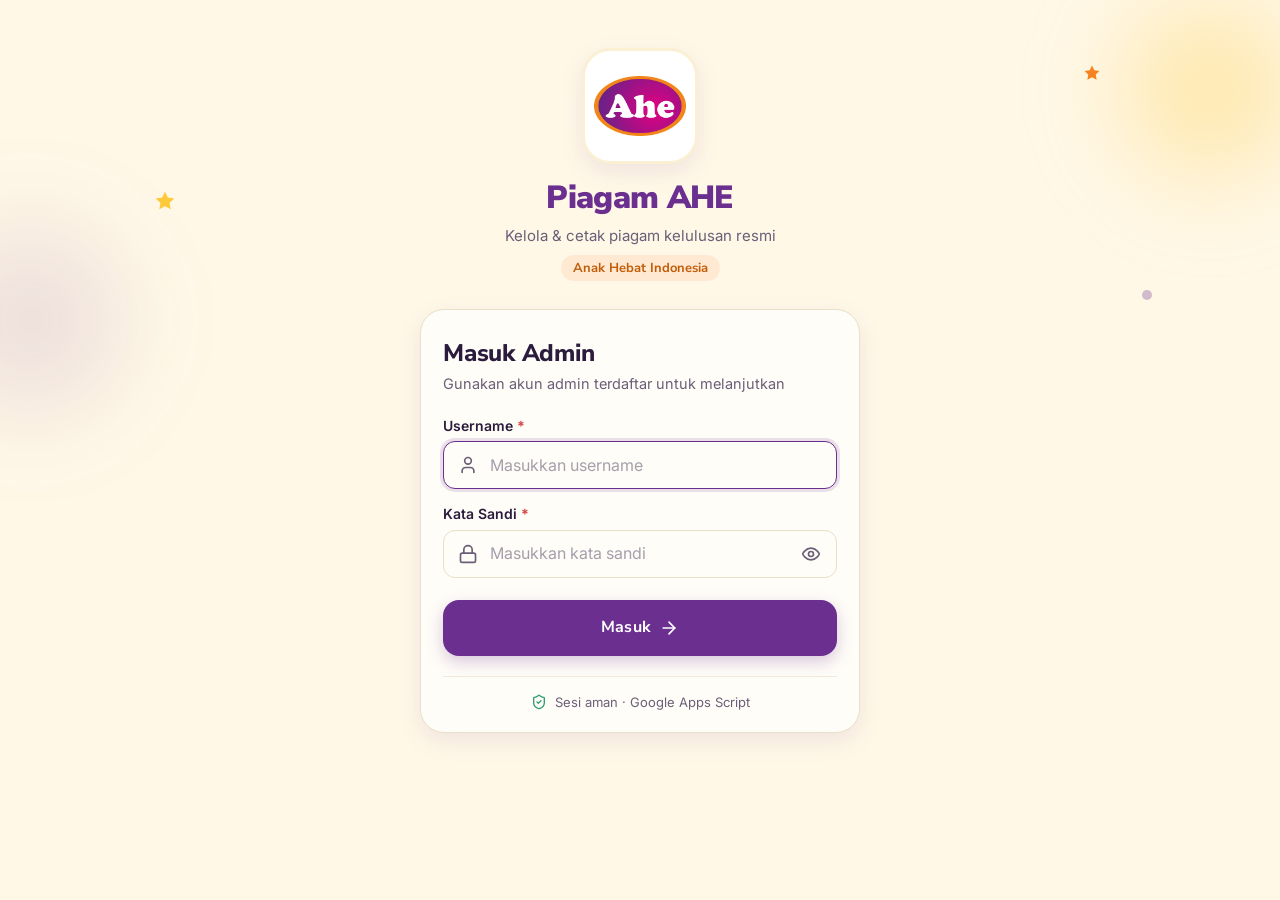
==== commit 6c0f8705: "Update v1.2" ====
--- a/index.html
+++ b/index.html
@@ -16,10 +16,6 @@
   <link rel="dns-prefetch" href="https://cdnjs.cloudflare.com">
   <link rel="stylesheet" href="https://fonts.googleapis.com/css2?family=Inter:wght@400;500;600;700&family=Nunito+Sans:opsz,wght@6..12,600;6..12,700;6..12,800;6..12,900&display=swap">
   <link rel="stylesheet" href="css/style.css">
-  <script>
-    // Tampilkan kerangka aplikasi seketika jika sesi masih ada (tanpa kedip halaman login).
-    try { var s = JSON.parse(localStorage.getItem('piagam_state_v1') || 'null'); if (s && s.token && Date.now() - (s.lastActive || 0) < 3600000) document.documentElement.classList.add('has-session'); } catch (e) {}
-  </script>
 </head>
 <body>
 <!-- ============ IKON (SVG sprite) ============ -->
@@ -410,7 +406,7 @@
           </div>
 
           <div class="card set-card">
-            <div class="set-head"><span class="set-ic ic-yellow"><svg class="ic"><use href="#i-folder"/></svg></span><div><h3 class="h-card">File Template Piagam</h3><small class="muted">Gambar dari folder Drive "Piagam AHE/Template"</small></div><span class="pill" id="tpl-drive-status"></span></div>
+            <div class="set-head"><span class="set-ic ic-yellow"><svg class="ic"><use href="#i-folder"/></svg></span><div><h3 class="h-card">File Template Piagam</h3><small class="muted">Nama file bebas · otomatis dikompres agar ringan</small></div><span class="pill" id="tpl-drive-status"></span></div>
             <div class="file-row" data-file="ahe">
               <span class="file-thumb thumb-ahe">AHE</span>
               <span class="file-meta"><b data-fname>—</b><small class="muted" data-fdesc>—</small></span>
@@ -421,21 +417,77 @@
               <span class="file-meta"><b data-fname>—</b><small class="muted" data-fdesc>—</small></span>
               <button type="button" class="btn-text c-ala" data-upload="ala">Ganti</button>
             </div>
-            <small class="muted note">Format JPG/PNG, lanskap, ± 1500 px (maks. 8 MB). File lama tidak dihapus — hanya diberi nama "_lama".</small>
-          </div>
-
-          <div class="card set-card card-kalibrasi">
-            <div class="set-head"><span class="set-ic ic-ahe"><svg class="ic"><use href="#i-crosshair"/></svg></span><div><h3 class="h-card">Kalibrasi Posisi Teks</h3><small class="muted">Geser posisi isian agar pas dengan garis pada template</small></div></div>
-            <div class="seg seg-sm" id="seg-kal">
-              <button type="button" class="seg-btn" data-jenis="ahe">Piagam Ahe</button>
-              <button type="button" class="seg-btn" data-jenis="ala">Piagam Ala</button>
-            </div>
-            <div class="canvas-wrap kal-canvas"><canvas id="kal-canvas" width="1491" height="1054"></canvas></div>
-            <label class="check-row"><input type="checkbox" id="kal-markers" checked> Tampilkan titik acuan &amp; batas lebar</label>
-            <div id="kal-fields" class="kal-fields"></div>
-            <div class="kal-actions">
-              <button type="button" class="btn btn-ghost btn-sm" id="kal-reset"><svg class="ic"><use href="#i-reset"/></svg>Kembalikan Bawaan</button>
-              <button type="button" class="btn btn-primary btn-sm" id="kal-save"><svg class="ic"><use href="#i-check"/></svg>Simpan Posisi</button>
+            <button type="button" class="btn btn-ghost btn-sm btn-block" id="btn-tpl-refresh"><svg class="ic"><use href="#i-refresh"/></svg><span>Muat ulang dari Google Drive</span></button>
+            <small class="muted note"><b>Cara 1:</b> tekan <b>Unggah/Ganti</b> lalu pilih gambar (JPG/PNG, lanskap). Di laptop, file juga bisa diseret ke kotak di atas.<br>
+            <b>Cara 2:</b> taruh gambar langsung di Google Drive, folder <b>Piagam AHE › Template › Ahe</b> atau <b>› Ala</b> (nama file bebas), lalu tekan <b>Muat ulang dari Google Drive</b>. Gambar terbaru yang dipakai; template lama dipindah ke folder <b>Arsip</b>.</small>
+          </div>
+
+          <div class="card set-card card-kalibrasi" id="card-kalibrasi">
+            <div class="set-head">
+              <span class="set-ic ic-ahe"><svg class="ic"><use href="#i-crosshair"/></svg></span>
+              <div><h3 class="h-card">Kalibrasi Posisi Teks</h3><small class="muted">Cocokkan letak tulisan dengan garis pada template · tersimpan otomatis</small></div>
+              <span class="pill pill-ok" id="kal-status"><svg class="ic"><use href="#i-cloud-check"/></svg>Tersimpan</span>
+            </div>
+            <div class="kal-top">
+              <div class="seg seg-sm" id="seg-kal">
+                <button type="button" class="seg-btn" data-jenis="ahe"><svg class="ic"><use href="#i-book"/></svg>Piagam Ahe</button>
+                <button type="button" class="seg-btn" data-jenis="ala"><svg class="ic"><use href="#i-calc"/></svg>Piagam Ala</button>
+              </div>
+              <div class="kal-toggles">
+                <label class="check-row"><input type="checkbox" id="kal-markers" checked> Kotak bantu</label>
+                <label class="check-row"><input type="checkbox" id="kal-long"> Uji teks panjang</label>
+              </div>
+            </div>
+            <div class="kal-layout">
+              <div class="kal-stage">
+                <div class="canvas-wrap kal-canvas"><canvas id="kal-canvas" width="1491" height="1054" tabindex="0" aria-label="Pratinjau kalibrasi. Seret teks untuk memindahkan, atau gunakan tombol panah."></canvas></div>
+                <p class="kal-hint"><svg class="ic"><use href="#i-info"/></svg><span><b>Seret tulisan</b> di gambar untuk memindahkannya<span class="hide-sm">. Atau pilih kolom, lalu <b>ketuk</b> posisi barunya</span>.</span></p>
+              </div>
+              <div class="kal-panel">
+                <div class="kal-step"><span class="kal-num">1</span><b>Pilih kolom</b></div>
+                <div class="kal-list" id="kal-list" role="listbox" aria-label="Kolom isian"></div>
+
+                <div class="kal-step"><span class="kal-num">2</span><b>Geser posisi</b><span class="kal-xy" id="kal-xy"></span></div>
+                <div class="kal-move">
+                  <div class="dpad" aria-label="Geser">
+                    <button type="button" class="dp-up" data-move="0,-1" aria-label="Geser ke atas"><svg class="ic"><use href="#i-chevron-down"/></svg></button>
+                    <button type="button" class="dp-left" data-move="-1,0" aria-label="Geser ke kiri"><svg class="ic"><use href="#i-chevron-down"/></svg></button>
+                    <span class="dp-mid"><svg class="ic"><use href="#i-crosshair"/></svg></span>
+                    <button type="button" class="dp-right" data-move="1,0" aria-label="Geser ke kanan"><svg class="ic"><use href="#i-chevron-down"/></svg></button>
+                    <button type="button" class="dp-down" data-move="0,1" aria-label="Geser ke bawah"><svg class="ic"><use href="#i-chevron-down"/></svg></button>
+                  </div>
+                  <div class="kal-stepsize">
+                    <span class="label sm">Jarak per tekan</span>
+                    <div class="seg seg-xs" id="kal-stepsize">
+                      <button type="button" class="seg-btn" data-step="1">1</button>
+                      <button type="button" class="seg-btn active" data-step="5">5</button>
+                      <button type="button" class="seg-btn" data-step="20">20</button>
+                    </div>
+                    <small class="muted">Tahan tombol untuk geser terus</small>
+                  </div>
+                </div>
+
+                <div class="kal-step"><span class="kal-num">3</span><b>Ukuran &amp; lebar</b></div>
+                <div class="kal-row2">
+                  <div class="stepper" data-prop="size" data-d="1"><span class="label sm">Ukuran huruf</span>
+                    <div class="stepper-ctl"><button type="button" data-inc="-1" aria-label="Perkecil huruf">−</button><input type="number" inputmode="numeric" aria-label="Ukuran huruf"><button type="button" data-inc="1" aria-label="Perbesar huruf">+</button></div></div>
+                  <div class="stepper" data-prop="maxW" data-d="10"><span class="label sm">Lebar maksimum</span>
+                    <div class="stepper-ctl"><button type="button" data-inc="-1" aria-label="Persempit">−</button><input type="number" inputmode="numeric" aria-label="Lebar maksimum"><button type="button" data-inc="1" aria-label="Perlebar">+</button></div></div>
+                </div>
+
+                <div class="kal-step"><span class="kal-num">4</span><b>Perataan &amp; warna</b></div>
+                <div class="seg seg-xs" id="kal-align">
+                  <button type="button" class="seg-btn" data-align="left">Kiri</button>
+                  <button type="button" class="seg-btn" data-align="center">Tengah</button>
+                  <button type="button" class="seg-btn" data-align="right">Kanan</button>
+                </div>
+                <div class="swatches" id="kal-colors"></div>
+
+                <div class="kal-actions">
+                  <button type="button" class="btn btn-ghost btn-sm" id="kal-undo" disabled><svg class="ic"><use href="#i-reset"/></svg>Urungkan</button>
+                  <button type="button" class="btn btn-ghost btn-sm" id="kal-reset"><svg class="ic"><use href="#i-refresh"/></svg>Posisi Bawaan</button>
+                </div>
+              </div>
             </div>
           </div>
 
@@ -474,7 +526,7 @@
 
 <div id="overlay-root"></div>
 <div id="toast-root" class="toast-root" aria-live="polite"></div>
-<input type="file" id="file-template" accept="image/jpeg,image/png" hidden>
+<input type="file" id="file-template" accept="image/*" hidden>
 
 <script src="js/config.js"></script>
 <script src="js/core.js"></script>
--- a/css/style.css
+++ b/css/style.css
@@ -520,7 +520,11 @@
 .file-meta { flex: 1; min-width: 0; display: flex; flex-direction: column; }
 .file-meta b { font-size: 14.5px; overflow: hidden; text-overflow: ellipsis; white-space: nowrap; }
 .file-meta small { font-size: 12.5px; }
-.note { display: block; font-size: 12.5px; margin-top: 4px; }
+.note { display: block; font-size: 12.5px; margin-top: 10px; line-height: 1.55; }
+#btn-tpl-refresh { margin-top: 2px; }
+.file-row { transition: border-color .15s, background .15s; }
+.file-row.drag { border-color: var(--purple); background: var(--purple-50); border-style: dashed; }
+.file-row.busy [data-fdesc] { color: var(--purple); font-weight: 600; }
 .kal-canvas { margin-top: 4px; cursor: default; }
 .kal-fields { display: grid; gap: 10px; margin-top: 8px; }
 .kal-field { border: 1px solid var(--line); border-radius: 12px; padding: 10px 12px; background: #FFF8EC; }
@@ -645,6 +649,82 @@
   .dash-side { position: sticky; top: 96px; }
   .kal-fields { grid-template-columns: 1fr 1fr 1fr; }
 }
+
+/* ---------- Kalibrasi (v2): pratinjau lengket + panel kontrol ---------- */
+.card-kalibrasi .set-head .pill { font-size: 12.5px; }
+.card-kalibrasi .set-head .pill .ic { width: 15px; height: 15px; }
+.kal-top { display: flex; flex-wrap: wrap; align-items: center; justify-content: space-between; gap: 10px 16px; margin-bottom: 14px; }
+.kal-top .seg { margin: 0; min-width: 260px; flex: 1; max-width: 420px; }
+.kal-toggles { display: flex; gap: 4px 18px; flex-wrap: wrap; }
+.kal-toggles .check-row { margin: 0; min-height: 36px; font-weight: 600; }
+.kal-layout { display: grid; gap: 16px; align-items: start; }
+.kal-stage { position: sticky; top: 64px; z-index: 6; background: var(--surface); padding: 6px 0 10px; margin: -6px 0 0; }
+.kal-canvas { cursor: crosshair; touch-action: none; margin: 0; box-shadow: 0 6px 18px rgba(78, 31, 107, .14); }
+.kal-canvas canvas { outline: none; }
+.kal-canvas canvas:focus-visible { outline: 3px solid rgba(107, 47, 143, .45); outline-offset: -3px; }
+.kal-canvas canvas.dragging { cursor: grabbing !important; }
+.kal-hint { display: flex; gap: 8px; align-items: flex-start; margin-top: 10px; font-size: 13px; color: var(--muted); line-height: 1.45; }
+.kal-hint .ic { width: 17px; height: 17px; color: var(--purple); margin-top: 1px; }
+.kal-panel { display: grid; gap: 10px; min-width: 0; }
+.kal-step { display: flex; align-items: center; gap: 10px; font: 800 14.5px var(--font-head); margin-top: 6px; }
+.kal-step:first-child { margin-top: 0; }
+.kal-num { width: 24px; height: 24px; border-radius: 50%; display: grid; place-items: center; background: var(--purple); color: #fff; font: 800 12.5px var(--font-head); flex: none; }
+.kal-xy { margin-left: auto; font: 600 12.5px var(--font-body); color: var(--purple); background: var(--purple-50); padding: 3px 10px; border-radius: 999px; font-variant-numeric: tabular-nums; white-space: nowrap; }
+.kal-list { display: grid; grid-template-columns: 1fr 1fr; gap: 8px; }
+.kal-item { display: flex; align-items: center; gap: 10px; text-align: left; padding: 9px 12px; min-height: 54px; border-radius: 12px; border: 1.5px solid var(--line); background: var(--surface); min-width: 0; transition: border-color .12s, background .12s; }
+.kal-item:hover { background: #FFF8EC; }
+.kal-item[aria-selected="true"] { border-color: var(--purple); background: var(--purple-50); box-shadow: 0 0 0 3px rgba(107, 47, 143, .10); }
+.kal-item span { min-width: 0; display: flex; flex-direction: column; }
+.kal-item b { font: 700 13.5px var(--font-head); }
+.kal-item small { font-size: 12px; color: var(--muted); overflow: hidden; text-overflow: ellipsis; white-space: nowrap; }
+.kal-dot { width: 12px; height: 12px; border-radius: 50%; flex: none; box-shadow: 0 0 0 2px #fff, 0 0 0 3px var(--line); }
+.kal-move { display: flex; align-items: center; gap: 18px; flex-wrap: wrap; }
+.dpad { display: grid; grid-template-columns: repeat(3, 48px); grid-template-rows: repeat(3, 48px); gap: 4px; flex: none; }
+.dpad button { border-radius: 14px; border: 1.5px solid var(--line); background: var(--surface); color: var(--purple); display: grid; place-items: center; touch-action: none; user-select: none; -webkit-user-select: none; transition: background .1s, transform .06s; }
+.dpad button:hover { background: var(--purple-50); }
+.dpad button:active { transform: scale(.94); background: var(--purple-50); }
+.dpad .ic { width: 22px; height: 22px; stroke-width: 2.6; }
+.dp-up { grid-area: 1 / 2; } .dp-up .ic { transform: rotate(180deg); }
+.dp-left { grid-area: 2 / 1; } .dp-left .ic { transform: rotate(90deg); }
+.dp-right { grid-area: 2 / 3; } .dp-right .ic { transform: rotate(-90deg); }
+.dp-down { grid-area: 3 / 2; }
+.dp-mid { grid-area: 2 / 2; display: grid; place-items: center; color: #C9B99A; }
+.dp-mid .ic { width: 20px; height: 20px; }
+.kal-stepsize { display: flex; flex-direction: column; gap: 6px; flex: 1; min-width: 150px; }
+.kal-stepsize small { font-size: 12px; }
+.seg-xs { padding: 4px; border-radius: 14px; margin: 0; gap: 3px; }
+.seg-xs .seg-btn { min-height: 38px; font-size: 13.5px; border-radius: 10px; }
+#kal-stepsize { grid-template-columns: repeat(3, 1fr); }
+#kal-align { grid-template-columns: repeat(3, 1fr); }
+.kal-row2 { display: grid; grid-template-columns: 1fr 1fr; gap: 10px; }
+.stepper { display: flex; flex-direction: column; gap: 5px; min-width: 0; }
+.stepper-ctl { display: flex; align-items: stretch; border: 1.5px solid var(--line); border-radius: 12px; overflow: hidden; background: var(--surface); }
+.stepper-ctl button { width: 44px; flex: none; font: 800 20px var(--font-head); color: var(--purple); background: #FFF8EC; min-height: 44px; }
+.stepper-ctl button:hover { background: var(--purple-50); }
+.stepper-ctl input { flex: 1; min-width: 0; border: 0; text-align: center; font: 600 16px var(--font-body); font-variant-numeric: tabular-nums; background: transparent; -moz-appearance: textfield; }
+.stepper-ctl input::-webkit-outer-spin-button, .stepper-ctl input::-webkit-inner-spin-button { -webkit-appearance: none; margin: 0; }
+.stepper-ctl input:focus { outline: none; background: var(--purple-50); }
+.swatches { display: flex; flex-wrap: wrap; gap: 8px; align-items: center; }
+.sw-btn { width: 34px; height: 34px; border-radius: 50%; border: 2px solid #fff; box-shadow: 0 0 0 1.5px var(--line); transition: transform .1s; }
+.sw-btn:hover { transform: scale(1.08); }
+.sw-btn.active { box-shadow: 0 0 0 3px var(--purple); }
+.sw-custom { position: relative; width: 34px; height: 34px; border-radius: 50%; border: 1.5px dashed #C9B99A; display: grid; place-items: center; font: 800 16px var(--font-head); color: var(--muted); cursor: pointer; overflow: hidden; }
+.sw-custom input { position: absolute; inset: 0; opacity: 0; cursor: pointer; width: 100%; height: 100%; }
+.card-kalibrasi .kal-actions { justify-content: flex-start; margin-top: 8px; padding-top: 12px; border-top: 1px solid var(--line-soft); }
+.card-kalibrasi .kal-actions .btn[disabled] { opacity: .45; }
+@media (max-width: 767px) {
+  .kal-hint { font-size: 12.5px; margin-top: 8px; }
+  .kal-hint .hide-sm { display: none; }
+  .kal-stage { margin-left: -2px; margin-right: -2px; }
+}
+@media (min-width: 768px) {
+  .kal-stage { top: 84px; }
+}
+@media (min-width: 1024px) {
+  .kal-layout { grid-template-columns: minmax(0, 1.6fr) minmax(330px, 1fr); gap: 22px; }
+  .kal-stage { top: 90px; padding: 0; margin: 0; }
+}
+
 @media (min-width: 1100px) and (max-height: 760px) {
   .live-preview { top: 84px; }
 }
